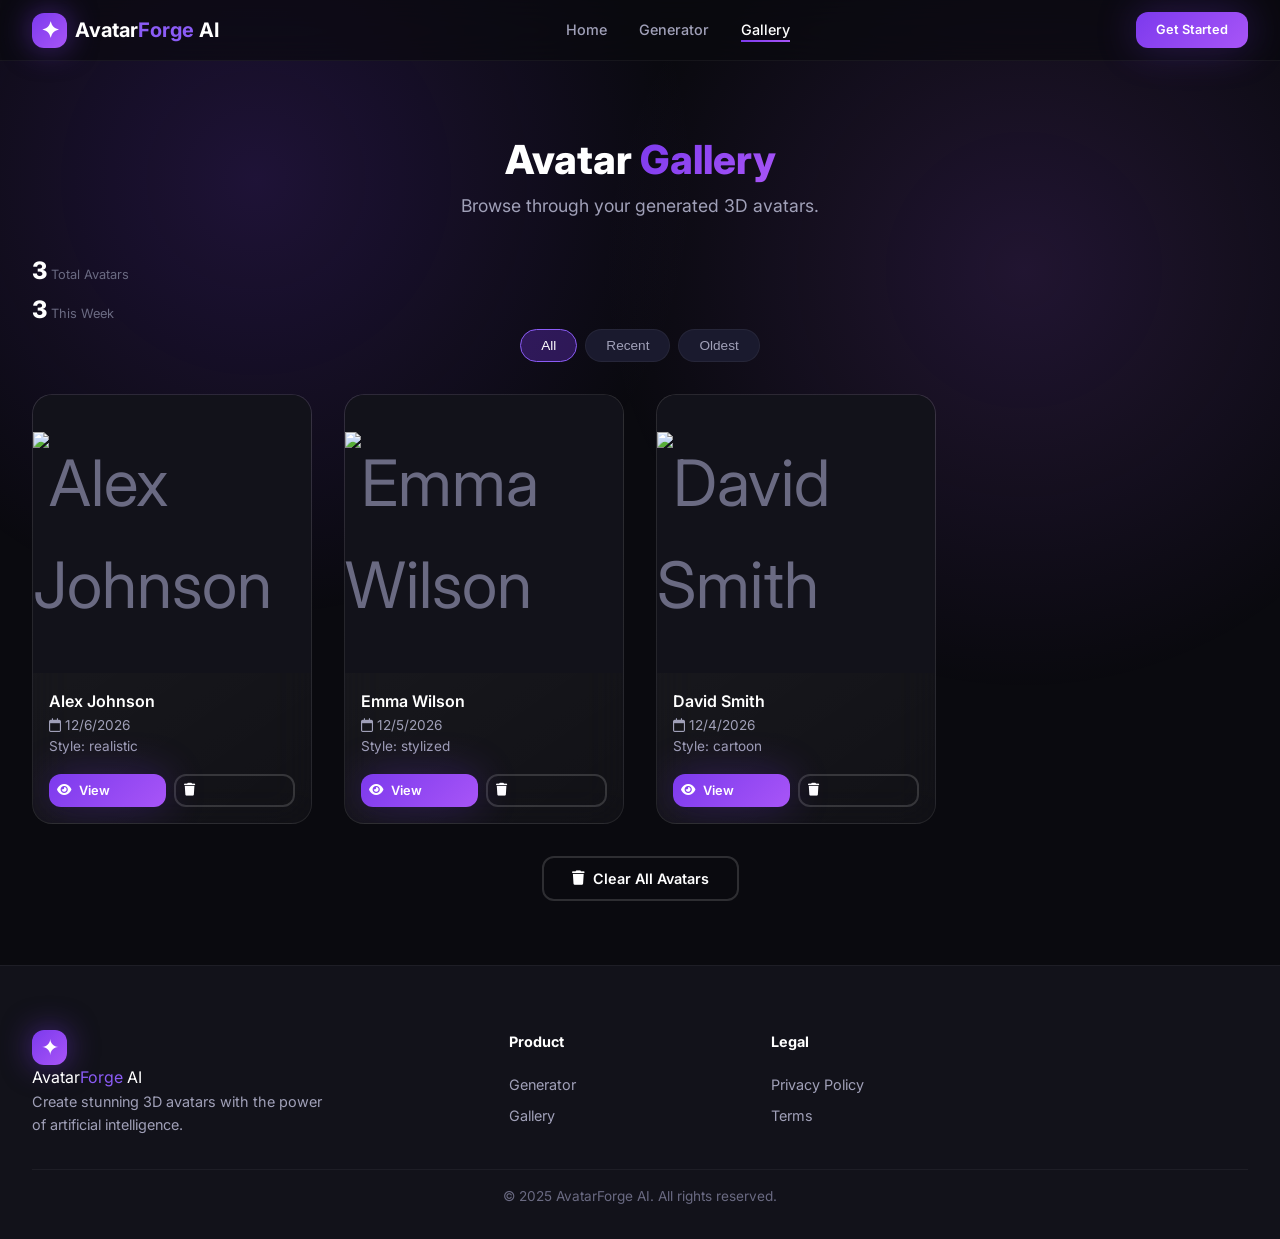
==== gallery.html @ f92ec038 "Initialize AvatarForge AI project structure and documentation Added the initial project setup for Av" ====
<!DOCTYPE html>
<html lang="en">
<head>
    <meta charset="UTF-8" />
    <meta name="viewport" content="width=device-width, initial-scale=1.0" />
    <title>Gallery - AvatarForge AI</title>
    <link href="https://fonts.googleapis.com/css2?family=Inter:wght@300;400;500;600;700;800;900&display=swap" rel="stylesheet" />
    <link rel="stylesheet" href="https://cdnjs.cloudflare.com/ajax/libs/font-awesome/6.5.0/css/all.min.css" />
    <link rel="stylesheet" href="css/style.css" />
</head>
<body>
    <nav class="navbar">
        <div class="container navbar-container">
            <div class="navbar-brand">
                <span class="brand-icon">✦</span>
                <span class="brand-text">Avatar<span class="brand-highlight">Forge</span> AI</span>
            </div>
            <ul class="navbar-links" id="navLinks">
                <li><a href="index.html">Home</a></li>
                <li><a href="generator.html">Generator</a></li>
                <li><a href="gallery.html" class="active">Gallery</a></li>
            </ul>
            <div class="navbar-actions">
                <a href="generator.html" class="btn btn-primary btn-sm">Get Started</a>
                <button class="nav-toggle" id="navToggle">
                    <span class="hamburger"></span>
                </button>
            </div>
        </div>
    </nav>

    <section class="gallery-page">
        <div class="container">
            <div class="gallery-header">
                <h1>Avatar <span class="gradient-text">Gallery</span></h1>
                <p>Browse through your generated 3D avatars.</p>
            </div>

            <div class="gallery-stats" id="galleryStats">
                <div class="stat-item">
                    <span class="stat-number" id="totalAvatars">0</span>
                    <span class="stat-label">Total Avatars</span>
                </div>
                <div class="stat-item">
                    <span class="stat-number" id="recentCount">0</span>
                    <span class="stat-label">This Week</span>
                </div>
            </div>

            <div class="gallery-filters">
                <button class="filter-btn active" data-filter="all">All</button>
                <button class="filter-btn" data-filter="recent">Recent</button>
                <button class="filter-btn" data-filter="oldest">Oldest</button>
            </div>

            <div class="gallery-grid" id="galleryGrid"></div>

            <div class="gallery-empty" id="galleryEmpty" style="display:none;">
                <i class="fas fa-cube"></i>
                <h3>No Avatars Yet</h3>
                <p>Create your first 3D avatar using the generator!</p>
                <a href="generator.html" class="btn btn-primary">
                    <i class="fas fa-wand-magic-sparkles"></i> Create Avatar
                </a>
            </div>

            <div class="gallery-actions" id="galleryActions" style="display:none;">
                <button class="btn btn-outline" id="clearGalleryBtn">
                    <i class="fas fa-trash"></i> Clear All Avatars
                </button>
            </div>
        </div>
    </section>

    <footer class="footer">
        <div class="container">
            <div class="footer-content">
                <div class="footer-brand">
                    <span class="brand-icon">✦</span>
                    <span class="brand-text">Avatar<span class="brand-highlight">Forge</span> AI</span>
                    <p>Create stunning 3D avatars with the power of artificial intelligence.</p>
                </div>
                <div class="footer-links">
                    <h4>Product</h4>
                    <a href="generator.html">Generator</a>
                    <a href="gallery.html">Gallery</a>
                </div>
                <div class="footer-links">
                    <h4>Legal</h4>
                    <a href="#">Privacy Policy</a>
                    <a href="#">Terms</a>
                </div>
            </div>
            <div class="footer-bottom">
                <p>&copy; 2025 AvatarForge AI. All rights reserved.</p>
            </div>
        </div>
    </footer>
    
<script src="js/gallery.js"></script>
</body>
</html>
---- css/style.css ----
/* ============================================================
   AVATARFORGE AI - MASTER STYLESHEET
   ============================================================ */

:root {
    --color-bg-primary: #0a0a0f;
    --color-bg-secondary: #12121a;
    --color-bg-card: #1a1a2e;
    --color-bg-card-hover: #22223a;
    --color-text-primary: #ffffff;
    --color-text-secondary: #a0a0b8;
    --color-text-muted: #6a6a82;
    --color-accent: #7c3aed;
    --color-accent-light: #8b5cf6;
    --color-accent-glow: rgba(124, 58, 237, 0.3);
    --color-accent-gradient: linear-gradient(135deg, #7c3aed, #a855f7);
    --font-primary: 'Inter', -apple-system, sans-serif;
    --radius-lg: 1.25rem;
    --radius-md: 0.75rem;
    --radius-sm: 0.375rem;
    --radius-full: 9999px;
    --shadow-glow: 0 0 40px rgba(124, 58, 237, 0.3);
}

* {
    margin: 0;
    padding: 0;
    box-sizing: border-box;
}

body {
    font-family: var(--font-primary);
    background: var(--color-bg-primary);
    color: var(--color-text-primary);
    line-height: 1.6;
    overflow-x: hidden;
}

.container {
    max-width: 1280px;
    margin: 0 auto;
    padding: 0 2rem;
}

.gradient-text {
    background: var(--color-accent-gradient);
    -webkit-background-clip: text;
    -webkit-text-fill-color: transparent;
    background-clip: text;
}

/* Buttons */
.btn {
    display: inline-flex;
    align-items: center;
    gap: 0.5rem;
    font-family: var(--font-primary);
    font-weight: 600;
    padding: 0.75rem 1.75rem;
    border: none;
    border-radius: var(--radius-md);
    cursor: pointer;
    transition: all 0.25s ease;
    text-decoration: none;
    font-size: 0.9rem;
}

.btn-primary {
    background: var(--color-accent-gradient);
    color: white;
    box-shadow: var(--shadow-glow);
}
.btn-primary:hover {
    transform: translateY(-2px);
    box-shadow: 0 0 60px rgba(124, 58, 237, 0.4);
}
.btn-primary:disabled {
    opacity: 0.5;
    cursor: not-allowed;
    transform: none !important;
}

.btn-outline {
    background: transparent;
    color: var(--color-text-primary);
    border: 2px solid rgba(255, 255, 255, 0.15);
}
.btn-outline:hover {
    border-color: var(--color-accent-light);
    background: var(--color-accent-glow);
}

.btn-lg {
    font-size: 1.05rem;
    padding: 1rem 2.5rem;
    border-radius: var(--radius-lg);
}
.btn-sm {
    font-size: 0.8rem;
    padding: 0.5rem 1.25rem;
}

/* Navbar */
.navbar {
    position: fixed;
    top: 0;
    left: 0;
    right: 0;
    z-index: 1000;
    padding: 0.75rem 0;
    background: rgba(10, 10, 15, 0.8);
    backdrop-filter: blur(20px);
    border-bottom: 1px solid rgba(255, 255, 255, 0.05);
    transition: all 0.25s ease;
}
.navbar.scrolled {
    background: rgba(10, 10, 15, 0.95);
    box-shadow: 0 4px 20px rgba(0, 0, 0, 0.4);
}
.navbar-container {
    display: flex;
    align-items: center;
    justify-content: space-between;
}
.navbar-brand {
    display: flex;
    align-items: center;
    gap: 0.5rem;
    font-size: 1.25rem;
    font-weight: 700;
    color: var(--color-text-primary);
}
.brand-icon { color: var(--color-accent-light); font-size: 1.4rem; }
.brand-highlight { color: var(--color-accent-light); }
.navbar-links {
    display: flex;
    align-items: center;
    gap: 2rem;
    list-style: none;
}
.navbar-links a {
    color: var(--color-text-secondary);
    text-decoration: none;
    font-weight: 500;
    font-size: 0.9rem;
    transition: all 0.15s ease;
    position: relative;
}
.navbar-links a::after {
    content: '';
    position: absolute;
    bottom: -4px;
    left: 0;
    width: 0;
    height: 2px;
    background: var(--color-accent-gradient);
    transition: all 0.25s ease;
}
.navbar-links a:hover, .navbar-links a.active {
    color: var(--color-text-primary);
}
.navbar-links a:hover::after, .navbar-links a.active::after {
    width: 100%;
}
.navbar-actions {
    display: flex;
    align-items: center;
    gap: 1rem;
}
.nav-toggle {
    display: none;
    background: transparent;
    border: none;
    cursor: pointer;
    padding: 0.5rem;
}
.hamburger {
    display: block;
    width: 1.5rem;
    height: 2px;
    background: var(--color-text-primary);
    position: relative;
}
.hamburger::before, .hamburger::after {
    content: '';
    position: absolute;
    width: 1.5rem;
    height: 2px;
    background: var(--color-text-primary);
    transition: all 0.25s ease;
}
.hamburger::before { transform: translateY(-0.4rem); }
.hamburger::after { transform: translateY(0.4rem); }

/* Hero */
.hero {
    padding: 8rem 0 4rem;
    min-height: 100vh;
    display: flex;
    align-items: center;
}
.hero-container {
    display: grid;
    grid-template-columns: 1fr 1fr;
    gap: 4rem;
    align-items: center;
}
.hero-badge {
    display: inline-flex;
    align-items: center;
    gap: 0.5rem;
    font-size: 0.8rem;
    font-weight: 600;
    color: var(--color-accent-light);
    background: var(--color-accent-glow);
    padding: 0.4rem 1rem;
    border-radius: var(--radius-full);
    margin-bottom: 1rem;
}
.hero-title {
    font-size: 3.5rem;
    font-weight: 900;
    line-height: 1.1;
    margin-bottom: 1rem;
}
.hero-description {
    font-size: 1.125rem;
    color: var(--color-text-secondary);
    max-width: 500px;
    margin-bottom: 2rem;
    line-height: 1.8;
}
.hero-actions {
    display: flex;
    gap: 1rem;
    flex-wrap: wrap;
    margin-bottom: 2rem;
}
.hero-stats {
    display: flex;
    gap: 2.5rem;
    margin-bottom: 1rem;
}
.hero-ai-badge {
    display: inline-flex;
    align-items: center;
    gap: 0.5rem;
    padding: 0.4rem 1rem;
    background: rgba(124, 58, 237, 0.1);
    border: 1px solid rgba(124, 58, 237, 0.2);
    border-radius: var(--radius-full);
    font-size: 0.75rem;
    color: #a0a0b8;
}
.stat { display: flex; flex-direction: column; }
.stat-number { font-size: 1.5rem; font-weight: 800; }
.stat-label { font-size: 0.8rem; color: var(--color-text-muted); }
.hero-3d-container {
    width: 100%;
    aspect-ratio: 1/1;
    max-width: 500px;
    margin: 0 auto;
    border-radius: var(--radius-xl);
    background: var(--color-bg-secondary);
    border: 1px solid rgba(255, 255, 255, 0.05);
    overflow: hidden;
    position: relative;
}
.avatar-preview-spinner {
    display: flex;
    flex-direction: column;
    align-items: center;
    justify-content: center;
    height: 100%;
    gap: 1rem;
}
.spinner-ring {
    width: 3rem;
    height: 3rem;
    border: 3px solid rgba(255,255,255,0.05);
    border-top-color: var(--color-accent-light);
    border-radius: 50%;
    animation: spin 1s linear infinite;
}
@keyframes spin { to { transform: rotate(360deg); } }
.spinner-label { color: var(--color-text-muted); font-size: 0.9rem; }

/* Features */
.features {
    padding: 6rem 0;
    background: var(--color-bg-secondary);
}
.section-header {
    text-align: center;
    margin-bottom: 4rem;
}
.section-badge {
    display: inline-block;
    font-size: 0.75rem;
    font-weight: 600;
    text-transform: uppercase;
    letter-spacing: 0.1em;
    color: var(--color-accent-light);
    background: var(--color-accent-glow);
    padding: 0.35rem 1rem;
    border-radius: var(--radius-full);
    margin-bottom: 0.5rem;
}
.section-title { font-size: 2.5rem; font-weight: 800; line-height: 1.2; }
.section-description {
    font-size: 1.125rem;
    color: var(--color-text-secondary);
    max-width: 600px;
    margin: 0 auto;
}
.features-grid {
    display: grid;
    grid-template-columns: repeat(auto-fit, minmax(250px, 1fr));
    gap: 2rem;
}
.feature-card {
    background: var(--color-bg-card);
    padding: 2rem;
    border-radius: var(--radius-lg);
    border: 1px solid rgba(255,255,255,0.05);
    transition: all 0.25s ease;
}
.feature-card:hover {
    transform: translateY(-4px);
    background: var(--color-bg-card-hover);
    border-color: var(--color-accent-glow);
    box-shadow: var(--shadow-glow);
}
.feature-icon {
    width: 3.5rem;
    height: 3.5rem;
    display: flex;
    align-items: center;
    justify-content: center;
    background: var(--color-accent-glow);
    border-radius: var(--radius-md);
    font-size: 1.5rem;
    color: var(--color-accent-light);
    margin-bottom: 1rem;
}
.feature-card h3 { font-size: 1.15rem; font-weight: 700; margin-bottom: 0.5rem; }
.feature-card p { color: var(--color-text-secondary); font-size: 0.95rem; line-height: 1.6; }

/* How It Works */
.how-it-works { padding: 6rem 0; }
.steps {
    display: flex;
    align-items: center;
    justify-content: center;
    gap: 2rem;
    flex-wrap: wrap;
    max-width: 900px;
    margin: 0 auto;
}
.step {
    flex: 1;
    min-width: 200px;
    text-align: center;
    background: var(--color-bg-card);
    padding: 2rem;
    border-radius: var(--radius-lg);
    border: 1px solid rgba(255,255,255,0.05);
    transition: all 0.25s ease;
}
.step:hover { transform: translateY(-4px); border-color: var(--color-accent-glow); box-shadow: var(--shadow-glow); }
.step-number { font-size: 0.7rem; font-weight: 700; color: var(--color-accent-light); letter-spacing: 0.1em; }
.step-icon { font-size: 2rem; color: var(--color-accent-light); margin: 0.5rem 0; }
.step h3 { font-size: 1.1rem; font-weight: 700; }
.step p { font-size: 0.9rem; color: var(--color-text-secondary); }

/* =====================================
   HOW IT WORKS V2
===================================== */


.steps{

display:flex;

align-items:center;

justify-content:center;

gap:25px;

position:relative;

}



.step{


position:relative;

text-align:center;

padding:40px 25px;


background:

linear-gradient(

145deg,

rgba(255,255,255,.08),

rgba(255,255,255,.03)

);


border:

1px solid rgba(255,255,255,.1);


border-radius:25px;


flex:1;


max-width:320px;


}



.step-number{


position:absolute;


top:-18px;


left:50%;


transform:

translateX(-50%);



width:45px;


height:45px;


display:flex;


align-items:center;


justify-content:center;



border-radius:50%;



background:

linear-gradient(

135deg,

#7c3aed,

#a855f7

);



font-weight:800;


box-shadow:

0 10px 30px rgba(124,58,237,.4);

}



.step-icon{


width:80px;


height:80px;


margin:20px auto;



display:flex;


align-items:center;


justify-content:center;



border-radius:25px;



background:

rgba(124,58,237,.15);



color:#a855f7;



font-size:32px;



}



.step h3{


font-size:1.25rem;


margin-bottom:10px;


}



.step p{


color:#a0a0b8;


line-height:1.7;


}





.step-connector{


height:2px;


width:60px;


background:

linear-gradient(

90deg,

#7c3aed,

#a855f7

);



}

/* CTA */
.cta-section {
    padding: 6rem 0;
    background: var(--color-bg-secondary);
    text-align: center;
}
.cta-content h2 { font-size: 2.5rem; font-weight: 800; margin-bottom: 1rem; }
.cta-content p { font-size: 1.1rem; color: var(--color-text-secondary); max-width: 500px; margin: 0 auto 2rem; }

/* Footer */
.footer {
    padding: 4rem 0 2rem;
    background: var(--color-bg-secondary);
    border-top: 1px solid rgba(255,255,255,0.05);
}
.footer-content {
    display: grid;
    grid-template-columns: 2fr 1fr 1fr 1fr;
    gap: 3rem;
    margin-bottom: 2rem;
}
.footer-brand p { color: var(--color-text-secondary); font-size: 0.9rem; max-width: 300px; }
.footer-links h4 { font-size: 0.9rem; font-weight: 700; margin-bottom: 1rem; }
.footer-links a { display: block; color: var(--color-text-secondary); text-decoration: none; font-size: 0.9rem; padding: 0.25rem 0; transition: all 0.15s ease; }
.footer-links a:hover { color: var(--color-accent-light); }
.footer-bottom { text-align: center; padding-top: 1rem; border-top: 1px solid rgba(255,255,255,0.05); color: var(--color-text-muted); font-size: 0.85rem; }

/* Generator Page */
.generator-page { padding: 8rem 0 4rem; min-height: 100vh; }
.generator-header { text-align: center; margin-bottom: 3rem; }
.generator-header h1 { font-size: 2.5rem; font-weight: 800; }
.generator-header p { color: var(--color-text-secondary); font-size: 1.1rem; }
.powered-badge {
    display: inline-block;
    font-size: 0.8rem;
    color: #7c3aed;
    background: rgba(124,58,237,0.15);
    padding: 0.3rem 1rem;
    border-radius: 9999px;
    margin-top: 0.5rem;
}
.generator-grid {
    display: grid;
    grid-template-columns: 1fr 1fr;
    gap: 2rem;
    align-items: start;
}

/* Upload Section */
.upload-section {
    background: var(--color-bg-card);
    border-radius: var(--radius-lg);
    padding: 2rem;
    border: 1px solid rgba(255,255,255,0.05);
    position: relative;
}
.upload-zone {
    border: 2px dashed rgba(255,255,255,0.1);
    border-radius: var(--radius-md);
    padding: 3rem;
    text-align: center;
    cursor: pointer;
    transition: all 0.25s ease;
    position: relative;
    min-height: 300px;
    display: flex;
    align-items: center;
    justify-content: center;
}
.upload-zone.dragover { border-color: var(--color-accent-light); background: var(--color-accent-glow); }
.upload-zone input[type="file"] { position: absolute; inset: 0; opacity: 0; cursor: pointer; }
.upload-content { pointer-events: none; }
.upload-content i { font-size: 3rem; color: var(--color-text-muted); margin-bottom: 1rem; }
.upload-content h3 { font-size: 1.1rem; font-weight: 600; }
.upload-content p { color: var(--color-text-secondary); }
.upload-hint { display: block; font-size: 0.8rem; color: var(--color-text-muted); margin-top: 0.5rem; }
.upload-preview { display: none; position: relative; width: 100%; }
.upload-preview.active { display: flex; align-items: center; justify-content: center; }
.upload-preview img { max-width: 100%; max-height: 300px; border-radius: var(--radius-md); object-fit: contain; }
.remove-image {
    position: absolute;
    top: 0.5rem;
    right: 0.5rem;
    background: rgba(0,0,0,0.7);
    color: white;
    border: none;
    width: 2rem;
    height: 2rem;
    border-radius: var(--radius-full);
    cursor: pointer;
    transition: all 0.15s ease;
}
.remove-image:hover { background: #ef4444; }

/* Style Selector */
.style-selector {
    margin-top: 1rem;
    padding: 1rem;
    background: var(--color-bg-secondary);
    border-radius: var(--radius-md);
    border: 1px solid rgba(255,255,255,0.05);
}
.style-selector label { display: block; font-size: 0.85rem; font-weight: 600; margin-bottom: 0.5rem; color: var(--color-text-secondary); }
.style-options { display: flex; gap: 0.5rem; flex-wrap: wrap; }
.style-btn {
    padding: 0.4rem 1rem;
    background: var(--color-bg-card);
    border: 1px solid rgba(255,255,255,0.05);
    border-radius: var(--radius-full);
    color: var(--color-text-secondary);
    cursor: pointer;
    transition: all 0.15s ease;
    font-size: 0.8rem;
    font-weight: 500;
    display: flex;
    align-items: center;
    gap: 0.4rem;
}
.style-btn:hover { background: var(--color-accent-glow); color: var(--color-text-primary); }
.style-btn.active { background: var(--color-accent-gradient); color: white; border-color: var(--color-accent-light); box-shadow: var(--shadow-glow); }

.upload-actions { display: flex; gap: 1rem; margin-top: 1.5rem; }
.upload-actions .btn { flex: 1; }

/* Processing */
.processing-overlay {
    display: none;
    position: absolute;
    inset: 0;
    background: rgba(10,10,15,0.9);
    backdrop-filter: blur(10px);
    border-radius: var(--radius-lg);
    z-index: 10;
    align-items: center;
    justify-content: center;
}
.processing-overlay.active { display: flex; }
.processing-content { text-align: center; }
.processing-spinner {
    width: 4rem;
    height: 4rem;
    border: 3px solid rgba(255,255,255,0.05);
    border-top-color: var(--color-accent-light);
    border-radius: 50%;
    animation: spin 0.8s linear infinite;
    margin: 0 auto 1rem;
}
.processing-content h3 { font-size: 1.25rem; font-weight: 700; }
.processing-content p { color: var(--color-text-secondary); }
.progress-bar {
    width: 100%;
    max-width: 300px;
    height: 4px;
    background: rgba(255,255,255,0.1);
    border-radius: var(--radius-full);
    margin: 1rem auto 0;
    overflow: hidden;
}
.progress-fill {
    width: 0%;
    height: 100%;
    background: var(--color-accent-gradient);
    border-radius: var(--radius-full);
    transition: width 0.3s ease;
}
.processing-tip { font-size: 0.8rem; color: #6a6a82; margin-top: 1rem; }

/* Result */
.result-section {
    background: var(--color-bg-card);
    border-radius: var(--radius-lg);
    padding: 2rem;
    border: 1px solid rgba(255,255,255,0.05);
    min-height: 500px;
}
.result-placeholder {
    display: flex;
    flex-direction: column;
    align-items: center;
    justify-content: center;
    height: 100%;
    min-height: 400px;
    color: var(--color-text-muted);
    text-align: center;
}
.result-placeholder i { font-size: 4rem; margin-bottom: 1rem; opacity: 0.3; }
.result-placeholder h3 { color: var(--color-text-secondary); font-weight: 600; }
.result-content { height: 100%; display: flex; flex-direction: column; }
.result-3d-container {
    flex: 1;
    min-height: 400px;
    background: var(--color-bg-secondary);
    border-radius: var(--radius-md);
    overflow: hidden;
}
.result-actions { display: flex; gap: 1rem; margin-top: 1rem; }
.result-actions .btn { flex: 1; }

/* Gallery Page */
.gallery-page { padding: 8rem 0 4rem; min-height: 100vh; }
.gallery-header { text-align: center; margin-bottom: 2rem; }
.gallery-header h1 { font-size: 2.5rem; font-weight: 800; }
.gallery-header p { color: var(--color-text-secondary); font-size: 1.1rem; }

.gallery-filters {
    display: flex;
    gap: 0.5rem;
    justify-content: center;
    margin-bottom: 2rem;
    flex-wrap: wrap;
}
.filter-btn {
    padding: 0.5rem 1.25rem;
    background: var(--color-bg-card);
    border: 1px solid rgba(255,255,255,0.05);
    border-radius: var(--radius-full);
    color: var(--color-text-secondary);
    cursor: pointer;
    transition: all 0.15s ease;
    font-size: 0.85rem;
    font-weight: 500;
}
.filter-btn:hover, .filter-btn.active {
    background: var(--color-accent-glow);
    color: var(--color-text-primary);
    border-color: var(--color-accent-light);
}

.gallery-grid {
    display: grid;
    grid-template-columns: repeat(auto-fill, minmax(280px, 1fr));
    gap: 2rem;
}

/* Avatar Card */
.avatar-card {
    background: var(--color-bg-card);
    border-radius: var(--radius-lg);
    overflow: hidden;
    border: 1px solid rgba(255,255,255,0.05);
    transition: all 0.25s ease;
}
.avatar-card:hover {
    transform: translateY(-4px);
    border-color: var(--color-accent-glow);
    box-shadow: var(--shadow-glow);
}
.avatar-card-preview {
    aspect-ratio: 1/1;
    background: var(--color-bg-secondary);
    display: flex;
    align-items: center;
    justify-content: center;
    font-size: 4rem;
    color: var(--color-text-muted);
}
.avatar-card-info { padding: 1rem; }
.avatar-card-info h4 { font-weight: 600; font-size: 1rem; }
.avatar-card-info p { color: var(--color-text-secondary); font-size: 0.85rem; }
.avatar-card-actions {
    display: flex;
    gap: 0.5rem;
    padding: 1rem;
    padding-top: 0;
}
.avatar-card-actions .btn { flex: 1; font-size: 0.8rem; padding: 0.5rem; }

.gallery-empty {
    grid-column: 1 / -1;
    text-align: center;
    padding: 4rem;
    color: var(--color-text-muted);
}
.gallery-empty i { font-size: 4rem; opacity: 0.3; margin-bottom: 1rem; }
.gallery-empty h3 { color: var(--color-text-secondary); }
.gallery-actions { text-align: center; margin-top: 2rem; }

/* Toast */
.toast-notification {
    position: fixed;
    bottom: 2rem;
    right: 2rem;
    padding: 1rem 1.5rem;
    border-radius: 0.75rem;
    font-family: var(--font-primary);
    font-size: 0.95rem;
    font-weight: 500;
    z-index: 9999;
    max-width: 420px;
    background: #1a1a2e;
    color: #fff;
    box-shadow: 0 8px 32px rgba(0,0,0,0.6);
    transform: translateY(100px);
    opacity: 0;
    transition: all 0.4s cubic-bezier(0.22, 1, 0.36, 1);
    display: flex;
    align-items: center;
    justify-content: space-between;
    gap: 1.5rem;
    border: 1px solid rgba(255,255,255,0.05);
}
.toast-close {
    background: transparent;
    border: none;
    color: rgba(255,255,255,0.5);
    font-size: 1.5rem;
    cursor: pointer;
    padding: 0 0.25rem;
}
.toast-close:hover { color: #fff; }

/* Responsive */
@media (max-width: 1024px) {
    .hero-container { grid-template-columns: 1fr; text-align: center; }
    .hero-description { margin: 0 auto 2rem; }
    .hero-actions { justify-content: center; }
    .hero-stats { justify-content: center; }
    .hero-ai-badge { justify-content: center; }
    .generator-grid { grid-template-columns: 1fr; }
    .footer-content { grid-template-columns: 1fr 1fr; }
}

@media (max-width: 768px) {
    .navbar-links {
        display: none;
        flex-direction: column;
        position: absolute;
        top: 100%;
        left: 0;
        right: 0;
        background: var(--color-bg-primary);
        padding: 2rem;
        gap: 1rem;
        border-bottom: 1px solid rgba(255,255,255,0.05);
    }
    .navbar-links.open { display: flex; }
    .nav-toggle { display: flex; }
    .hero-title { font-size: 2.5rem; }
    .section-title { font-size: 2rem; }
    .steps { flex-direction: column; }
    .step-arrow { transform: rotate(90deg); }
    .footer-content { grid-template-columns: 1fr; text-align: center; }
    .hero-3d-container { max-width: 350px; }
    .upload-actions { flex-direction: column; }
    .result-actions { flex-direction: column; }
    .gallery-grid { grid-template-columns: 1fr 1fr; }
}

@media (max-width: 480px) {
    .container { padding: 0 1rem; }
    .hero-title { font-size: 2rem; }
    .gallery-grid { grid-template-columns: 1fr; }
}










/* =====================================
   AvatarForge AI v2 Premium UI
===================================== */


/* Animated Background */

body{
    position:relative;
}


body::before{

    content:"";

    position:fixed;

    inset:0;

    background:
    radial-gradient(
        circle at 20% 20%,
        rgba(124,58,237,.18),
        transparent 35%
    ),

    radial-gradient(
        circle at 80% 30%,
        rgba(168,85,247,.15),
        transparent 35%
    );

    z-index:-1;

    pointer-events:none;

}



/* Glass Navbar Upgrade */

.navbar{

    background:
    rgba(10,10,15,.65);

    backdrop-filter:
    blur(25px);

}



.navbar-container{

    border-radius:20px;

}




/* Brand */

.brand-icon{

    display:flex;

    align-items:center;

    justify-content:center;

    width:35px;

    height:35px;

    border-radius:12px;

    background:
    linear-gradient(
    135deg,
    #7c3aed,
    #a855f7
    );

    color:white;

    box-shadow:
    0 0 30px rgba(124,58,237,.5);

}





/* Hero Upgrade */

.hero{

    position:relative;

}



.hero-title{

    letter-spacing:-2px;

}



.hero-description{

    max-width:560px;

}



.hero-3d-container{

    background:

    linear-gradient(
    145deg,
    rgba(255,255,255,.08),
    rgba(255,255,255,.02)
    );


    backdrop-filter:
    blur(20px);


    box-shadow:

    0 30px 80px rgba(0,0,0,.5),

    inset 0 0 40px rgba(124,58,237,.15);


    animation:
    floatBox 6s ease-in-out infinite;

}



@keyframes floatBox{


0%,100%{

transform:translateY(0);

}


50%{

transform:translateY(-15px);

}


}



/* Cards */


.feature-card,
.step,
.upload-section,
.result-section,
.avatar-card{


background:

linear-gradient(

145deg,

rgba(255,255,255,.08),

rgba(255,255,255,.03)

);


backdrop-filter:
blur(20px);


border:
1px solid rgba(255,255,255,.08);


}



.feature-card:hover,
.step:hover,
.avatar-card:hover{


transform:

translateY(-8px);


box-shadow:

0 25px 60px rgba(124,58,237,.25);


}




/* Buttons */


.btn-primary{


background:

linear-gradient(

135deg,

#7c3aed,

#a855f7

);


position:relative;

overflow:hidden;


}



.btn-primary::before{


content:"";


position:absolute;


inset:0;


background:

linear-gradient(

90deg,

transparent,

rgba(255,255,255,.35),

transparent

);


transform:

translateX(-100%);


transition:.5s;


}



.btn-primary:hover::before{


transform:

translateX(100%);


}




/* Upload Area */


.upload-zone{


background:

rgba(255,255,255,.03);


transition:.3s;


}



.upload-zone:hover{


border-color:#8b5cf6;


background:

rgba(124,58,237,.08);


}




/* Gallery */


.avatar-card{


overflow:hidden;

}


.avatar-card-preview img{


transition:.5s;

}



.avatar-card:hover img{


transform:

scale(1.08);


}




/* Modal */


.avatar-modal{


position:fixed;

inset:0;

background:

rgba(0,0,0,.75);

backdrop-filter:

blur(15px);

display:flex;

align-items:center;

justify-content:center;

z-index:99999;

}



.modal-box{


background:#1a1a2e;

padding:30px;

border-radius:25px;

max-width:500px;

width:90%;

text-align:center;

border:

1px solid rgba(255,255,255,.1);


}



.modal-image img{


width:220px;

height:220px;

object-fit:cover;

border-radius:20px;

}




/* Mobile */


@media(max-width:768px){


.hero-title{

font-size:2.2rem;

}



.hero-actions{

flex-direction:column;

}



.btn{

width:100%;

justify-content:center;

}



.hero-3d-container{

max-width:320px;

}



}


.ai-floating-card{

position:absolute;

top:30px;

right:20px;


display:flex;

align-items:center;

gap:12px;


padding:14px 18px;


background:

rgba(255,255,255,.08);


backdrop-filter:

blur(20px);


border:

1px solid rgba(255,255,255,.12);


border-radius:18px;


z-index:5;


animation:

floatBadge 4s ease-in-out infinite;

}



.ai-floating-card i{

font-size:24px;

color:#a855f7;

}



.ai-floating-card span{

display:block;

font-size:.75rem;

color:#aaa;

}



@keyframes floatBadge{


50%{

transform:translateY(-8px);

}


}
.hero-visual{

position:relative;

}


.feature-icon{


background:

linear-gradient(
135deg,
rgba(124,58,237,.25),
rgba(168,85,247,.15)
);


border:

1px solid rgba(255,255,255,.1);


box-shadow:

0 10px 30px rgba(124,58,237,.25);


position:relative;


overflow:hidden;

}



.feature-icon::before{


content:"";


position:absolute;


inset:0;


background:

linear-gradient(

120deg,

transparent,

rgba(255,255,255,.35),

transparent

);


transform:

translateX(-100%);


transition:.5s;

}



.feature-card:hover 
.feature-icon::before{


transform:

translateX(100%);

}




.feature-card h3{


margin-top:15px;


font-size:1.2rem;


}



.feature-card p{


line-height:1.7;


}

.features{

position:relative;

overflow:hidden;

}



.features::before{


content:"";


position:absolute;


width:400px;

height:400px;


background:

rgba(124,58,237,.15);


filter:

blur(120px);


top:-100px;


left:-100px;


}




@media(max-width:768px){


.steps{

flex-direction:column;

}



.step-connector{


width:2px;


height:50px;


}


.step{


max-width:100%;


width:100%;


}


}
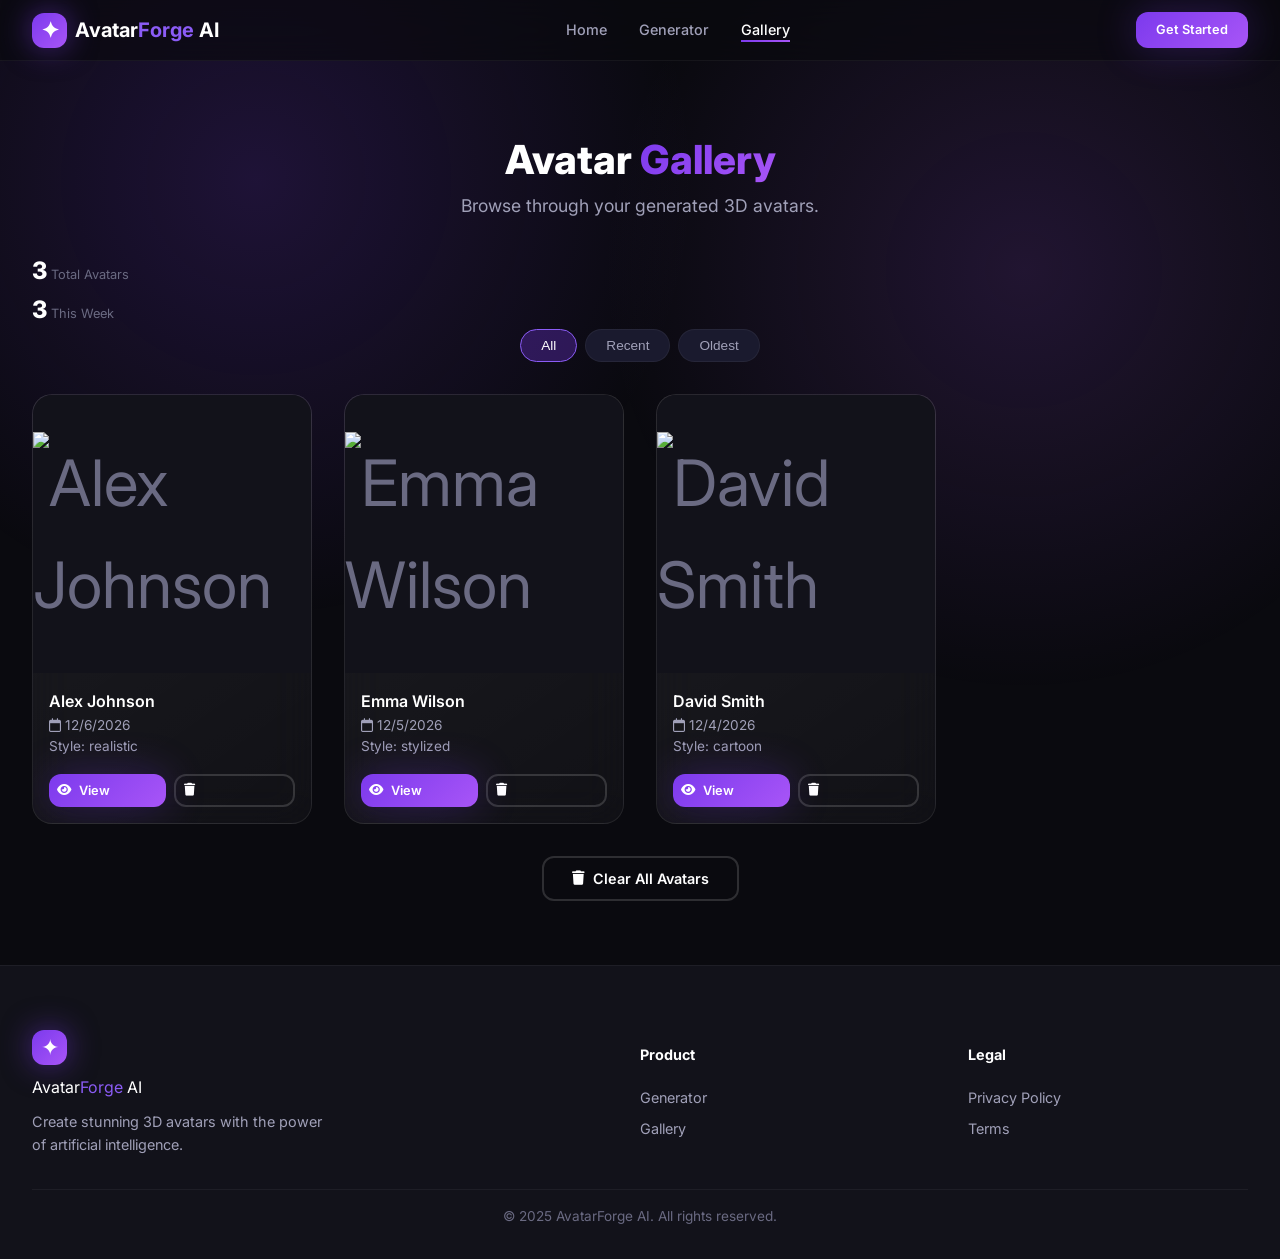
==== commit c6744c80: "footer responsive Responsive footer issue is completely work on Both mention Screen Tablet and Mobil" ====
--- a/gallery.html
+++ b/gallery.html
@@ -1,102 +1,117 @@
-<!DOCTYPE html>
+<!doctype html>
 <html lang="en">
-<head>
+  <head>
     <meta charset="UTF-8" />
     <meta name="viewport" content="width=device-width, initial-scale=1.0" />
     <title>Gallery - AvatarForge AI</title>
-    <link href="https://fonts.googleapis.com/css2?family=Inter:wght@300;400;500;600;700;800;900&display=swap" rel="stylesheet" />
-    <link rel="stylesheet" href="https://cdnjs.cloudflare.com/ajax/libs/font-awesome/6.5.0/css/all.min.css" />
+    <link
+      href="https://fonts.googleapis.com/css2?family=Inter:wght@300;400;500;600;700;800;900&display=swap"
+      rel="stylesheet"
+    />
+    <link
+      rel="stylesheet"
+      href="https://cdnjs.cloudflare.com/ajax/libs/font-awesome/6.5.0/css/all.min.css"
+    />
     <link rel="stylesheet" href="css/style.css" />
-</head>
-<body>
+  </head>
+  <body>
     <nav class="navbar">
-        <div class="container navbar-container">
-            <div class="navbar-brand">
-                <span class="brand-icon">✦</span>
-                <span class="brand-text">Avatar<span class="brand-highlight">Forge</span> AI</span>
-            </div>
-            <ul class="navbar-links" id="navLinks">
-                <li><a href="index.html">Home</a></li>
-                <li><a href="generator.html">Generator</a></li>
-                <li><a href="gallery.html" class="active">Gallery</a></li>
-            </ul>
-            <div class="navbar-actions">
-                <a href="generator.html" class="btn btn-primary btn-sm">Get Started</a>
-                <button class="nav-toggle" id="navToggle">
-                    <span class="hamburger"></span>
-                </button>
-            </div>
+      <div class="container navbar-container">
+        <div class="navbar-brand">
+          <span class="brand-icon">✦</span>
+          <span class="brand-text"
+            >Avatar<span class="brand-highlight">Forge</span> AI</span
+          >
         </div>
+        <ul class="navbar-links" id="navLinks">
+          <li><a href="index.html">Home</a></li>
+          <li><a href="generator.html">Generator</a></li>
+          <li><a href="gallery.html" class="active">Gallery</a></li>
+        </ul>
+        <div class="navbar-actions">
+          <a href="generator.html" class="btn btn-primary btn-sm"
+            >Get Started</a
+          >
+          <button class="nav-toggle" id="navToggle">
+            <span class="hamburger"></span>
+          </button>
+        </div>
+      </div>
     </nav>
 
     <section class="gallery-page">
-        <div class="container">
-            <div class="gallery-header">
-                <h1>Avatar <span class="gradient-text">Gallery</span></h1>
-                <p>Browse through your generated 3D avatars.</p>
-            </div>
+      <div class="container">
+        <div class="gallery-header">
+          <h1>Avatar <span class="gradient-text">Gallery</span></h1>
+          <p>Browse through your generated 3D avatars.</p>
+        </div>
 
-            <div class="gallery-stats" id="galleryStats">
-                <div class="stat-item">
-                    <span class="stat-number" id="totalAvatars">0</span>
-                    <span class="stat-label">Total Avatars</span>
-                </div>
-                <div class="stat-item">
-                    <span class="stat-number" id="recentCount">0</span>
-                    <span class="stat-label">This Week</span>
-                </div>
-            </div>
+        <div class="gallery-stats" id="galleryStats">
+          <div class="stat-item">
+            <span class="stat-number" id="totalAvatars">0</span>
+            <span class="stat-label">Total Avatars</span>
+          </div>
+          <div class="stat-item">
+            <span class="stat-number" id="recentCount">0</span>
+            <span class="stat-label">This Week</span>
+          </div>
+        </div>
 
-            <div class="gallery-filters">
-                <button class="filter-btn active" data-filter="all">All</button>
-                <button class="filter-btn" data-filter="recent">Recent</button>
-                <button class="filter-btn" data-filter="oldest">Oldest</button>
-            </div>
+        <div class="gallery-filters">
+          <button class="filter-btn active" data-filter="all">All</button>
+          <button class="filter-btn" data-filter="recent">Recent</button>
+          <button class="filter-btn" data-filter="oldest">Oldest</button>
+        </div>
 
-            <div class="gallery-grid" id="galleryGrid"></div>
+        <div class="gallery-grid" id="galleryGrid"></div>
 
-            <div class="gallery-empty" id="galleryEmpty" style="display:none;">
-                <i class="fas fa-cube"></i>
-                <h3>No Avatars Yet</h3>
-                <p>Create your first 3D avatar using the generator!</p>
-                <a href="generator.html" class="btn btn-primary">
-                    <i class="fas fa-wand-magic-sparkles"></i> Create Avatar
-                </a>
-            </div>
+        <div class="gallery-empty" id="galleryEmpty" style="display: none">
+          <i class="fas fa-cube"></i>
+          <h3>No Avatars Yet</h3>
+          <p>Create your first 3D avatar using the generator!</p>
+          <a href="generator.html" class="btn btn-primary">
+            <i class="fas fa-wand-magic-sparkles"></i> Create Avatar
+          </a>
+        </div>
 
-            <div class="gallery-actions" id="galleryActions" style="display:none;">
-                <button class="btn btn-outline" id="clearGalleryBtn">
-                    <i class="fas fa-trash"></i> Clear All Avatars
-                </button>
-            </div>
+        <div class="gallery-actions" id="galleryActions" style="display: none">
+          <button class="btn btn-outline" id="clearGalleryBtn">
+            <i class="fas fa-trash"></i> Clear All Avatars
+          </button>
         </div>
+      </div>
     </section>
 
     <footer class="footer">
-        <div class="container">
-            <div class="footer-content">
-                <div class="footer-brand">
-                    <span class="brand-icon">✦</span>
-                    <span class="brand-text">Avatar<span class="brand-highlight">Forge</span> AI</span>
-                    <p>Create stunning 3D avatars with the power of artificial intelligence.</p>
-                </div>
-                <div class="footer-links">
-                    <h4>Product</h4>
-                    <a href="generator.html">Generator</a>
-                    <a href="gallery.html">Gallery</a>
-                </div>
-                <div class="footer-links">
-                    <h4>Legal</h4>
-                    <a href="#">Privacy Policy</a>
-                    <a href="#">Terms</a>
-                </div>
-            </div>
-            <div class="footer-bottom">
-                <p>&copy; 2025 AvatarForge AI. All rights reserved.</p>
-            </div>
+      <div class="container">
+        <div class="footer-content">
+          <div class="footer-brand">
+            <span class="brand-icon">✦</span>
+            <span class="brand-text"
+              >Avatar<span class="brand-highlight">Forge</span> AI</span
+            >
+            <p>
+              Create stunning 3D avatars with the power of artificial
+              intelligence.
+            </p>
+          </div>
+          <div class="footer-links">
+            <h4>Product</h4>
+            <a href="generator.html">Generator</a>
+            <a href="gallery.html">Gallery</a>
+          </div>
+          <div class="footer-links">
+            <h4>Legal</h4>
+            <a href="#">Privacy Policy</a>
+            <a href="#">Terms</a>
+          </div>
         </div>
+        <div class="footer-bottom">
+          <p>&copy; 2025 AvatarForge AI. All rights reserved.</p>
+        </div>
+      </div>
     </footer>
-    
-<script src="js/gallery.js"></script>
-</body>
-</html>+
+    <script src="js/gallery.js"></script>
+  </body>
+</html>
--- a/css/style.css
+++ b/css/style.css
@@ -3,1720 +3,1619 @@
    ============================================================ */
 
 :root {
-    --color-bg-primary: #0a0a0f;
-    --color-bg-secondary: #12121a;
-    --color-bg-card: #1a1a2e;
-    --color-bg-card-hover: #22223a;
-    --color-text-primary: #ffffff;
-    --color-text-secondary: #a0a0b8;
-    --color-text-muted: #6a6a82;
-    --color-accent: #7c3aed;
-    --color-accent-light: #8b5cf6;
-    --color-accent-glow: rgba(124, 58, 237, 0.3);
-    --color-accent-gradient: linear-gradient(135deg, #7c3aed, #a855f7);
-    --font-primary: 'Inter', -apple-system, sans-serif;
-    --radius-lg: 1.25rem;
-    --radius-md: 0.75rem;
-    --radius-sm: 0.375rem;
-    --radius-full: 9999px;
-    --shadow-glow: 0 0 40px rgba(124, 58, 237, 0.3);
+  --color-bg-primary: #0a0a0f;
+  --color-bg-secondary: #12121a;
+  --color-bg-card: #1a1a2e;
+  --color-bg-card-hover: #22223a;
+  --color-text-primary: #ffffff;
+  --color-text-secondary: #a0a0b8;
+  --color-text-muted: #6a6a82;
+  --color-accent: #7c3aed;
+  --color-accent-light: #8b5cf6;
+  --color-accent-glow: rgba(124, 58, 237, 0.3);
+  --color-accent-gradient: linear-gradient(135deg, #7c3aed, #a855f7);
+  --font-primary: "Inter", -apple-system, sans-serif;
+  --radius-lg: 1.25rem;
+  --radius-md: 0.75rem;
+  --radius-sm: 0.375rem;
+  --radius-full: 9999px;
+  --shadow-glow: 0 0 40px rgba(124, 58, 237, 0.3);
 }
 
 * {
-    margin: 0;
-    padding: 0;
-    box-sizing: border-box;
+  margin: 0;
+  padding: 0;
+  box-sizing: border-box;
 }
 
 body {
-    font-family: var(--font-primary);
-    background: var(--color-bg-primary);
-    color: var(--color-text-primary);
-    line-height: 1.6;
-    overflow-x: hidden;
+  font-family: var(--font-primary);
+  background: var(--color-bg-primary);
+  color: var(--color-text-primary);
+  line-height: 1.6;
+  overflow-x: hidden;
 }
 
 .container {
-    max-width: 1280px;
-    margin: 0 auto;
-    padding: 0 2rem;
+  max-width: 1280px;
+  margin: 0 auto;
+  padding: 0 2rem;
 }
 
 .gradient-text {
-    background: var(--color-accent-gradient);
-    -webkit-background-clip: text;
-    -webkit-text-fill-color: transparent;
-    background-clip: text;
+  background: var(--color-accent-gradient);
+  -webkit-background-clip: text;
+  -webkit-text-fill-color: transparent;
+  background-clip: text;
 }
 
 /* Buttons */
 .btn {
-    display: inline-flex;
-    align-items: center;
-    gap: 0.5rem;
-    font-family: var(--font-primary);
-    font-weight: 600;
-    padding: 0.75rem 1.75rem;
-    border: none;
-    border-radius: var(--radius-md);
-    cursor: pointer;
-    transition: all 0.25s ease;
-    text-decoration: none;
-    font-size: 0.9rem;
+  display: inline-flex;
+  align-items: center;
+  gap: 0.5rem;
+  font-family: var(--font-primary);
+  font-weight: 600;
+  padding: 0.75rem 1.75rem;
+  border: none;
+  border-radius: var(--radius-md);
+  cursor: pointer;
+  transition: all 0.25s ease;
+  text-decoration: none;
+  font-size: 0.9rem;
 }
 
 .btn-primary {
-    background: var(--color-accent-gradient);
-    color: white;
-    box-shadow: var(--shadow-glow);
-}
+  background: var(--color-accent-gradient);
+  color: white;
+  box-shadow: var(--shadow-glow);
+}
+
 .btn-primary:hover {
-    transform: translateY(-2px);
-    box-shadow: 0 0 60px rgba(124, 58, 237, 0.4);
-}
+  transform: translateY(-2px);
+  box-shadow: 0 0 60px rgba(124, 58, 237, 0.4);
+}
+
 .btn-primary:disabled {
-    opacity: 0.5;
-    cursor: not-allowed;
-    transform: none !important;
+  opacity: 0.5;
+  cursor: not-allowed;
+  transform: none !important;
 }
 
 .btn-outline {
-    background: transparent;
-    color: var(--color-text-primary);
-    border: 2px solid rgba(255, 255, 255, 0.15);
-}
+  background: transparent;
+  color: var(--color-text-primary);
+  border: 2px solid rgba(255, 255, 255, 0.15);
+}
+
 .btn-outline:hover {
-    border-color: var(--color-accent-light);
-    background: var(--color-accent-glow);
+  border-color: var(--color-accent-light);
+  background: var(--color-accent-glow);
 }
 
 .btn-lg {
-    font-size: 1.05rem;
-    padding: 1rem 2.5rem;
-    border-radius: var(--radius-lg);
-}
+  font-size: 1.05rem;
+  padding: 1rem 2.5rem;
+  border-radius: var(--radius-lg);
+}
+
 .btn-sm {
-    font-size: 0.8rem;
-    padding: 0.5rem 1.25rem;
+  font-size: 0.8rem;
+  padding: 0.5rem 1.25rem;
 }
 
 /* Navbar */
 .navbar {
-    position: fixed;
-    top: 0;
-    left: 0;
-    right: 0;
-    z-index: 1000;
-    padding: 0.75rem 0;
-    background: rgba(10, 10, 15, 0.8);
-    backdrop-filter: blur(20px);
-    border-bottom: 1px solid rgba(255, 255, 255, 0.05);
-    transition: all 0.25s ease;
-}
+  position: fixed;
+  top: 0;
+  left: 0;
+  right: 0;
+  z-index: 1000;
+  padding: 0.75rem 0;
+  background: rgba(10, 10, 15, 0.8);
+  backdrop-filter: blur(20px);
+  border-bottom: 1px solid rgba(255, 255, 255, 0.05);
+  transition: all 0.25s ease;
+}
+
 .navbar.scrolled {
-    background: rgba(10, 10, 15, 0.95);
-    box-shadow: 0 4px 20px rgba(0, 0, 0, 0.4);
-}
+  background: rgba(10, 10, 15, 0.95);
+  box-shadow: 0 4px 20px rgba(0, 0, 0, 0.4);
+}
+
 .navbar-container {
-    display: flex;
-    align-items: center;
-    justify-content: space-between;
-}
+  display: flex;
+  align-items: center;
+  justify-content: space-between;
+}
+
 .navbar-brand {
-    display: flex;
-    align-items: center;
-    gap: 0.5rem;
-    font-size: 1.25rem;
-    font-weight: 700;
-    color: var(--color-text-primary);
-}
-.brand-icon { color: var(--color-accent-light); font-size: 1.4rem; }
-.brand-highlight { color: var(--color-accent-light); }
+  display: flex;
+  align-items: center;
+  gap: 0.5rem;
+  font-size: 1.25rem;
+  font-weight: 700;
+  color: var(--color-text-primary);
+}
+
+.brand-icon {
+  color: var(--color-accent-light);
+  font-size: 1.4rem;
+}
+
+.brand-highlight {
+  color: var(--color-accent-light);
+}
+
 .navbar-links {
-    display: flex;
-    align-items: center;
-    gap: 2rem;
-    list-style: none;
-}
+  display: flex;
+  align-items: center;
+  gap: 2rem;
+  list-style: none;
+}
+
 .navbar-links a {
-    color: var(--color-text-secondary);
-    text-decoration: none;
-    font-weight: 500;
-    font-size: 0.9rem;
-    transition: all 0.15s ease;
-    position: relative;
-}
+  color: var(--color-text-secondary);
+  text-decoration: none;
+  font-weight: 500;
+  font-size: 0.9rem;
+  transition: all 0.15s ease;
+  position: relative;
+}
+
 .navbar-links a::after {
-    content: '';
-    position: absolute;
-    bottom: -4px;
-    left: 0;
-    width: 0;
-    height: 2px;
-    background: var(--color-accent-gradient);
-    transition: all 0.25s ease;
-}
-.navbar-links a:hover, .navbar-links a.active {
-    color: var(--color-text-primary);
-}
-.navbar-links a:hover::after, .navbar-links a.active::after {
-    width: 100%;
-}
+  content: "";
+  position: absolute;
+  bottom: -4px;
+  left: 0;
+  width: 0;
+  height: 2px;
+  background: var(--color-accent-gradient);
+  transition: all 0.25s ease;
+}
+
+.navbar-links a:hover,
+.navbar-links a.active {
+  color: var(--color-text-primary);
+}
+
+.navbar-links a:hover::after,
+.navbar-links a.active::after {
+  width: 100%;
+}
+
 .navbar-actions {
-    display: flex;
-    align-items: center;
-    gap: 1rem;
-}
+  display: flex;
+  align-items: center;
+  gap: 1rem;
+}
+
 .nav-toggle {
-    display: none;
-    background: transparent;
-    border: none;
-    cursor: pointer;
-    padding: 0.5rem;
-}
+  display: none;
+  background: transparent;
+  border: none;
+  cursor: pointer;
+  padding: 0.5rem;
+}
+
 .hamburger {
-    display: block;
-    width: 1.5rem;
-    height: 2px;
-    background: var(--color-text-primary);
-    position: relative;
-}
-.hamburger::before, .hamburger::after {
-    content: '';
-    position: absolute;
-    width: 1.5rem;
-    height: 2px;
-    background: var(--color-text-primary);
-    transition: all 0.25s ease;
-}
-.hamburger::before { transform: translateY(-0.4rem); }
-.hamburger::after { transform: translateY(0.4rem); }
+  display: block;
+  width: 1.5rem;
+  height: 2px;
+  background: var(--color-text-primary);
+  position: relative;
+}
+
+.hamburger::before,
+.hamburger::after {
+  content: "";
+  position: absolute;
+  width: 1.5rem;
+  height: 2px;
+  background: var(--color-text-primary);
+  transition: all 0.25s ease;
+}
+
+.hamburger::before {
+  transform: translateY(-0.4rem);
+}
+
+.hamburger::after {
+  transform: translateY(0.4rem);
+}
 
 /* Hero */
 .hero {
-    padding: 8rem 0 4rem;
-    min-height: 100vh;
-    display: flex;
-    align-items: center;
-}
+  padding: 8rem 0 4rem;
+  min-height: 100vh;
+  display: flex;
+  align-items: center;
+}
+
 .hero-container {
-    display: grid;
-    grid-template-columns: 1fr 1fr;
-    gap: 4rem;
-    align-items: center;
-}
+  display: grid;
+  grid-template-columns: 1fr 1fr;
+  gap: 4rem;
+  align-items: center;
+}
+
 .hero-badge {
-    display: inline-flex;
-    align-items: center;
-    gap: 0.5rem;
-    font-size: 0.8rem;
-    font-weight: 600;
-    color: var(--color-accent-light);
-    background: var(--color-accent-glow);
-    padding: 0.4rem 1rem;
-    border-radius: var(--radius-full);
-    margin-bottom: 1rem;
-}
+  display: inline-flex;
+  align-items: center;
+  gap: 0.5rem;
+  font-size: 0.8rem;
+  font-weight: 600;
+  color: var(--color-accent-light);
+  background: var(--color-accent-glow);
+  padding: 0.4rem 1rem;
+  border-radius: var(--radius-full);
+  margin-bottom: 1rem;
+}
+
 .hero-title {
-    font-size: 3.5rem;
-    font-weight: 900;
-    line-height: 1.1;
-    margin-bottom: 1rem;
-}
+  font-size: 3.5rem;
+  font-weight: 900;
+  line-height: 1.1;
+  margin-bottom: 1rem;
+}
+
 .hero-description {
-    font-size: 1.125rem;
-    color: var(--color-text-secondary);
-    max-width: 500px;
-    margin-bottom: 2rem;
-    line-height: 1.8;
-}
+  font-size: 1.125rem;
+  color: var(--color-text-secondary);
+  max-width: 500px;
+  margin-bottom: 2rem;
+  line-height: 1.8;
+}
+
 .hero-actions {
-    display: flex;
-    gap: 1rem;
-    flex-wrap: wrap;
-    margin-bottom: 2rem;
-}
+  display: flex;
+  gap: 1rem;
+  flex-wrap: wrap;
+  margin-bottom: 2rem;
+}
+
 .hero-stats {
-    display: flex;
-    gap: 2.5rem;
-    margin-bottom: 1rem;
-}
+  display: flex;
+  gap: 2.5rem;
+  margin-bottom: 1rem;
+}
+
 .hero-ai-badge {
-    display: inline-flex;
-    align-items: center;
-    gap: 0.5rem;
-    padding: 0.4rem 1rem;
-    background: rgba(124, 58, 237, 0.1);
-    border: 1px solid rgba(124, 58, 237, 0.2);
-    border-radius: var(--radius-full);
-    font-size: 0.75rem;
-    color: #a0a0b8;
-}
-.stat { display: flex; flex-direction: column; }
-.stat-number { font-size: 1.5rem; font-weight: 800; }
-.stat-label { font-size: 0.8rem; color: var(--color-text-muted); }
+  display: inline-flex;
+  align-items: center;
+  gap: 0.5rem;
+  padding: 0.4rem 1rem;
+  background: rgba(124, 58, 237, 0.1);
+  border: 1px solid rgba(124, 58, 237, 0.2);
+  border-radius: var(--radius-full);
+  font-size: 0.75rem;
+  color: #a0a0b8;
+}
+
+.stat {
+  display: flex;
+  flex-direction: column;
+}
+
+.stat-number {
+  font-size: 1.5rem;
+  font-weight: 800;
+}
+
+.stat-label {
+  font-size: 0.8rem;
+  color: var(--color-text-muted);
+}
+
 .hero-3d-container {
-    width: 100%;
-    aspect-ratio: 1/1;
-    max-width: 500px;
-    margin: 0 auto;
-    border-radius: var(--radius-xl);
-    background: var(--color-bg-secondary);
-    border: 1px solid rgba(255, 255, 255, 0.05);
-    overflow: hidden;
-    position: relative;
-}
+  width: 100%;
+  aspect-ratio: 1/1;
+  max-width: 500px;
+  margin: 0 auto;
+  border-radius: var(--radius-xl);
+  background: var(--color-bg-secondary);
+  border: 1px solid rgba(255, 255, 255, 0.05);
+  overflow: hidden;
+  position: relative;
+}
+
 .avatar-preview-spinner {
-    display: flex;
-    flex-direction: column;
-    align-items: center;
-    justify-content: center;
-    height: 100%;
-    gap: 1rem;
-}
+  display: flex;
+  flex-direction: column;
+  align-items: center;
+  justify-content: center;
+  height: 100%;
+  gap: 1rem;
+}
+
 .spinner-ring {
-    width: 3rem;
-    height: 3rem;
-    border: 3px solid rgba(255,255,255,0.05);
-    border-top-color: var(--color-accent-light);
-    border-radius: 50%;
-    animation: spin 1s linear infinite;
-}
-@keyframes spin { to { transform: rotate(360deg); } }
-.spinner-label { color: var(--color-text-muted); font-size: 0.9rem; }
+  width: 3rem;
+  height: 3rem;
+  border: 3px solid rgba(255, 255, 255, 0.05);
+  border-top-color: var(--color-accent-light);
+  border-radius: 50%;
+  animation: spin 1s linear infinite;
+}
+
+@keyframes spin {
+  to {
+    transform: rotate(360deg);
+  }
+}
+
+.spinner-label {
+  color: var(--color-text-muted);
+  font-size: 0.9rem;
+}
 
 /* Features */
 .features {
-    padding: 6rem 0;
-    background: var(--color-bg-secondary);
-}
+  padding: 6rem 0;
+  background: var(--color-bg-secondary);
+}
+
 .section-header {
-    text-align: center;
-    margin-bottom: 4rem;
-}
+  text-align: center;
+  margin-bottom: 4rem;
+}
+
 .section-badge {
-    display: inline-block;
-    font-size: 0.75rem;
-    font-weight: 600;
-    text-transform: uppercase;
-    letter-spacing: 0.1em;
-    color: var(--color-accent-light);
-    background: var(--color-accent-glow);
-    padding: 0.35rem 1rem;
-    border-radius: var(--radius-full);
-    margin-bottom: 0.5rem;
-}
-.section-title { font-size: 2.5rem; font-weight: 800; line-height: 1.2; }
+  display: inline-block;
+  font-size: 0.75rem;
+  font-weight: 600;
+  text-transform: uppercase;
+  letter-spacing: 0.1em;
+  color: var(--color-accent-light);
+  background: var(--color-accent-glow);
+  padding: 0.35rem 1rem;
+  border-radius: var(--radius-full);
+  margin-bottom: 0.5rem;
+}
+
+.section-title {
+  font-size: 2.5rem;
+  font-weight: 800;
+  line-height: 1.2;
+}
+
 .section-description {
-    font-size: 1.125rem;
-    color: var(--color-text-secondary);
-    max-width: 600px;
-    margin: 0 auto;
-}
+  font-size: 1.125rem;
+  color: var(--color-text-secondary);
+  max-width: 600px;
+  margin: 0 auto;
+}
+
 .features-grid {
-    display: grid;
-    grid-template-columns: repeat(auto-fit, minmax(250px, 1fr));
-    gap: 2rem;
-}
+  display: grid;
+  grid-template-columns: repeat(auto-fit, minmax(250px, 1fr));
+  gap: 2rem;
+}
+
 .feature-card {
-    background: var(--color-bg-card);
-    padding: 2rem;
-    border-radius: var(--radius-lg);
-    border: 1px solid rgba(255,255,255,0.05);
-    transition: all 0.25s ease;
-}
+  background: var(--color-bg-card);
+  padding: 2rem;
+  border-radius: var(--radius-lg);
+  border: 1px solid rgba(255, 255, 255, 0.05);
+  transition: all 0.25s ease;
+}
+
 .feature-card:hover {
-    transform: translateY(-4px);
-    background: var(--color-bg-card-hover);
-    border-color: var(--color-accent-glow);
-    box-shadow: var(--shadow-glow);
-}
+  transform: translateY(-4px);
+  background: var(--color-bg-card-hover);
+  border-color: var(--color-accent-glow);
+  box-shadow: var(--shadow-glow);
+}
+
 .feature-icon {
-    width: 3.5rem;
-    height: 3.5rem;
-    display: flex;
-    align-items: center;
-    justify-content: center;
-    background: var(--color-accent-glow);
-    border-radius: var(--radius-md);
-    font-size: 1.5rem;
-    color: var(--color-accent-light);
-    margin-bottom: 1rem;
-}
-.feature-card h3 { font-size: 1.15rem; font-weight: 700; margin-bottom: 0.5rem; }
-.feature-card p { color: var(--color-text-secondary); font-size: 0.95rem; line-height: 1.6; }
+  width: 3.5rem;
+  height: 3.5rem;
+  display: flex;
+  align-items: center;
+  justify-content: center;
+  background: var(--color-accent-glow);
+  border-radius: var(--radius-md);
+  font-size: 1.5rem;
+  color: var(--color-accent-light);
+  margin-bottom: 1rem;
+}
+
+.feature-card h3 {
+  font-size: 1.15rem;
+  font-weight: 700;
+  margin-bottom: 0.5rem;
+}
+
+.feature-card p {
+  color: var(--color-text-secondary);
+  font-size: 0.95rem;
+  line-height: 1.6;
+}
 
 /* How It Works */
-.how-it-works { padding: 6rem 0; }
+.how-it-works {
+  padding: 6rem 0;
+}
+
 .steps {
-    display: flex;
-    align-items: center;
-    justify-content: center;
-    gap: 2rem;
-    flex-wrap: wrap;
-    max-width: 900px;
-    margin: 0 auto;
-}
+  display: flex;
+  align-items: center;
+  justify-content: center;
+  gap: 2rem;
+  flex-wrap: wrap;
+  max-width: 900px;
+  margin: 0 auto;
+}
+
 .step {
-    flex: 1;
-    min-width: 200px;
-    text-align: center;
-    background: var(--color-bg-card);
-    padding: 2rem;
-    border-radius: var(--radius-lg);
-    border: 1px solid rgba(255,255,255,0.05);
-    transition: all 0.25s ease;
-}
-.step:hover { transform: translateY(-4px); border-color: var(--color-accent-glow); box-shadow: var(--shadow-glow); }
-.step-number { font-size: 0.7rem; font-weight: 700; color: var(--color-accent-light); letter-spacing: 0.1em; }
-.step-icon { font-size: 2rem; color: var(--color-accent-light); margin: 0.5rem 0; }
-.step h3 { font-size: 1.1rem; font-weight: 700; }
-.step p { font-size: 0.9rem; color: var(--color-text-secondary); }
+  flex: 1;
+  min-width: 200px;
+  text-align: center;
+  background: var(--color-bg-card);
+  padding: 2rem;
+  border-radius: var(--radius-lg);
+  border: 1px solid rgba(255, 255, 255, 0.05);
+  transition: all 0.25s ease;
+}
+
+.step:hover {
+  transform: translateY(-4px);
+  border-color: var(--color-accent-glow);
+  box-shadow: var(--shadow-glow);
+}
+
+.step-number {
+  font-size: 0.7rem;
+  font-weight: 700;
+  color: var(--color-accent-light);
+  letter-spacing: 0.1em;
+}
+
+.step-icon {
+  font-size: 2rem;
+  color: var(--color-accent-light);
+  margin: 0.5rem 0;
+}
+
+.step h3 {
+  font-size: 1.1rem;
+  font-weight: 700;
+}
+
+.step p {
+  font-size: 0.9rem;
+  color: var(--color-text-secondary);
+}
 
 /* =====================================
    HOW IT WORKS V2
 ===================================== */
 
-
-.steps{
-
-display:flex;
-
-align-items:center;
-
-justify-content:center;
-
-gap:25px;
-
-position:relative;
-
-}
-
-
-
-.step{
-
-
-position:relative;
-
-text-align:center;
-
-padding:40px 25px;
-
-
-background:
-
-linear-gradient(
-
-145deg,
-
-rgba(255,255,255,.08),
-
-rgba(255,255,255,.03)
-
-);
-
-
-border:
-
-1px solid rgba(255,255,255,.1);
-
-
-border-radius:25px;
-
-
-flex:1;
-
-
-max-width:320px;
-
-
-}
-
-
-
-.step-number{
-
-
-position:absolute;
-
-
-top:-18px;
-
-
-left:50%;
-
-
-transform:
-
-translateX(-50%);
-
-
-
-width:45px;
-
-
-height:45px;
-
-
-display:flex;
-
-
-align-items:center;
-
-
-justify-content:center;
-
-
-
-border-radius:50%;
-
-
-
-background:
-
-linear-gradient(
-
-135deg,
-
-#7c3aed,
-
-#a855f7
-
-);
-
-
-
-font-weight:800;
-
-
-box-shadow:
-
-0 10px 30px rgba(124,58,237,.4);
-
-}
-
-
-
-.step-icon{
-
-
-width:80px;
-
-
-height:80px;
-
-
-margin:20px auto;
-
-
-
-display:flex;
-
-
-align-items:center;
-
-
-justify-content:center;
-
-
-
-border-radius:25px;
-
-
-
-background:
-
-rgba(124,58,237,.15);
-
-
-
-color:#a855f7;
-
-
-
-font-size:32px;
-
-
-
-}
-
-
-
-.step h3{
-
-
-font-size:1.25rem;
-
-
-margin-bottom:10px;
-
-
-}
-
-
-
-.step p{
-
-
-color:#a0a0b8;
-
-
-line-height:1.7;
-
-
-}
-
-
-
-
-
-.step-connector{
-
-
-height:2px;
-
-
-width:60px;
-
-
-background:
-
-linear-gradient(
-
-90deg,
-
-#7c3aed,
-
-#a855f7
-
-);
-
-
-
+.steps {
+  display: flex;
+
+  align-items: center;
+
+  justify-content: center;
+
+  gap: 25px;
+
+  position: relative;
+}
+
+.step {
+  position: relative;
+
+  text-align: center;
+
+  padding: 40px 25px;
+
+  background: linear-gradient(
+    145deg,
+    rgba(255, 255, 255, 0.08),
+    rgba(255, 255, 255, 0.03)
+  );
+
+  border: 1px solid rgba(255, 255, 255, 0.1);
+
+  border-radius: 25px;
+
+  flex: 1;
+
+  max-width: 320px;
+}
+
+.step-number {
+  position: absolute;
+
+  top: -18px;
+
+  left: 50%;
+
+  transform: translateX(-50%);
+
+  width: 45px;
+
+  height: 45px;
+
+  display: flex;
+
+  align-items: center;
+
+  justify-content: center;
+
+  border-radius: 50%;
+
+  background: linear-gradient(135deg, #7c3aed, #a855f7);
+
+  font-weight: 800;
+
+  box-shadow: 0 10px 30px rgba(124, 58, 237, 0.4);
+}
+
+.step-icon {
+  width: 80px;
+
+  height: 80px;
+
+  margin: 20px auto;
+
+  display: flex;
+
+  align-items: center;
+
+  justify-content: center;
+
+  border-radius: 25px;
+
+  background: rgba(124, 58, 237, 0.15);
+
+  color: #a855f7;
+
+  font-size: 32px;
+}
+
+.step h3 {
+  font-size: 1.25rem;
+
+  margin-bottom: 10px;
+}
+
+.step p {
+  color: #a0a0b8;
+
+  line-height: 1.7;
+}
+
+.step-connector {
+  height: 2px;
+
+  width: 60px;
+
+  background: linear-gradient(90deg, #7c3aed, #a855f7);
 }
 
 /* CTA */
 .cta-section {
-    padding: 6rem 0;
-    background: var(--color-bg-secondary);
-    text-align: center;
-}
-.cta-content h2 { font-size: 2.5rem; font-weight: 800; margin-bottom: 1rem; }
-.cta-content p { font-size: 1.1rem; color: var(--color-text-secondary); max-width: 500px; margin: 0 auto 2rem; }
+  padding: 6rem 0;
+  background: var(--color-bg-secondary);
+  text-align: center;
+}
+
+.cta-content h2 {
+  font-size: 2.5rem;
+  font-weight: 800;
+  margin-bottom: 1rem;
+}
+
+.cta-content p {
+  font-size: 1.1rem;
+  color: var(--color-text-secondary);
+  max-width: 500px;
+  margin: 0 auto 2rem;
+}
 
 /* Footer */
 .footer {
-    padding: 4rem 0 2rem;
-    background: var(--color-bg-secondary);
-    border-top: 1px solid rgba(255,255,255,0.05);
-}
+  padding: 4rem 0 2rem;
+  background: var(--color-bg-secondary);
+  border-top: 1px solid rgba(255, 255, 255, 0.05);
+}
+.footer-brand {
+  display: flex;
+  flex-direction: column;
+  gap: 10px;
+}
+
 .footer-content {
-    display: grid;
-    grid-template-columns: 2fr 1fr 1fr 1fr;
-    gap: 3rem;
-    margin-bottom: 2rem;
-}
-.footer-brand p { color: var(--color-text-secondary); font-size: 0.9rem; max-width: 300px; }
-.footer-links h4 { font-size: 0.9rem; font-weight: 700; margin-bottom: 1rem; }
-.footer-links a { display: block; color: var(--color-text-secondary); text-decoration: none; font-size: 0.9rem; padding: 0.25rem 0; transition: all 0.15s ease; }
-.footer-links a:hover { color: var(--color-accent-light); }
-.footer-bottom { text-align: center; padding-top: 1rem; border-top: 1px solid rgba(255,255,255,0.05); color: var(--color-text-muted); font-size: 0.85rem; }
+  display: grid;
+  grid-template-columns: 2fr 1fr 1fr;
+  gap: 3rem;
+  align-items: center;
+  margin-bottom: 2rem;
+}
+
+.footer-brand p {
+  color: var(--color-text-secondary);
+  font-size: 0.9rem;
+  max-width: 300px;
+}
+
+.footer-links h4 {
+  font-size: 0.9rem;
+  font-weight: 700;
+  margin-bottom: 1rem;
+}
+
+.footer-links a {
+  display: block;
+  color: var(--color-text-secondary);
+  text-decoration: none;
+  font-size: 0.9rem;
+  padding: 0.25rem 0;
+  transition: all 0.15s ease;
+}
+
+.footer-links a:hover {
+  color: var(--color-accent-light);
+}
+
+.footer-bottom {
+  text-align: center;
+  padding-top: 1rem;
+  border-top: 1px solid rgba(255, 255, 255, 0.05);
+  color: var(--color-text-muted);
+  font-size: 0.85rem;
+}
 
 /* Generator Page */
-.generator-page { padding: 8rem 0 4rem; min-height: 100vh; }
-.generator-header { text-align: center; margin-bottom: 3rem; }
-.generator-header h1 { font-size: 2.5rem; font-weight: 800; }
-.generator-header p { color: var(--color-text-secondary); font-size: 1.1rem; }
+.generator-page {
+  padding: 8rem 0 4rem;
+  min-height: 100vh;
+}
+
+.generator-header {
+  text-align: center;
+  margin-bottom: 3rem;
+}
+
+.generator-header h1 {
+  font-size: 2.5rem;
+  font-weight: 800;
+}
+
+.generator-header p {
+  color: var(--color-text-secondary);
+  font-size: 1.1rem;
+}
+
 .powered-badge {
-    display: inline-block;
-    font-size: 0.8rem;
-    color: #7c3aed;
-    background: rgba(124,58,237,0.15);
-    padding: 0.3rem 1rem;
-    border-radius: 9999px;
-    margin-top: 0.5rem;
-}
+  display: inline-block;
+  font-size: 0.8rem;
+  color: #7c3aed;
+  background: rgba(124, 58, 237, 0.15);
+  padding: 0.3rem 1rem;
+  border-radius: 9999px;
+  margin-top: 0.5rem;
+}
+
 .generator-grid {
-    display: grid;
-    grid-template-columns: 1fr 1fr;
-    gap: 2rem;
-    align-items: start;
+  display: grid;
+  grid-template-columns: 1fr 1fr;
+  gap: 2rem;
+  align-items: start;
 }
 
 /* Upload Section */
 .upload-section {
-    background: var(--color-bg-card);
-    border-radius: var(--radius-lg);
-    padding: 2rem;
-    border: 1px solid rgba(255,255,255,0.05);
-    position: relative;
-}
+  background: var(--color-bg-card);
+  border-radius: var(--radius-lg);
+  padding: 2rem;
+  border: 1px solid rgba(255, 255, 255, 0.05);
+  position: relative;
+}
+
 .upload-zone {
-    border: 2px dashed rgba(255,255,255,0.1);
-    border-radius: var(--radius-md);
-    padding: 3rem;
-    text-align: center;
-    cursor: pointer;
-    transition: all 0.25s ease;
-    position: relative;
-    min-height: 300px;
-    display: flex;
-    align-items: center;
-    justify-content: center;
-}
-.upload-zone.dragover { border-color: var(--color-accent-light); background: var(--color-accent-glow); }
-.upload-zone input[type="file"] { position: absolute; inset: 0; opacity: 0; cursor: pointer; }
-.upload-content { pointer-events: none; }
-.upload-content i { font-size: 3rem; color: var(--color-text-muted); margin-bottom: 1rem; }
-.upload-content h3 { font-size: 1.1rem; font-weight: 600; }
-.upload-content p { color: var(--color-text-secondary); }
-.upload-hint { display: block; font-size: 0.8rem; color: var(--color-text-muted); margin-top: 0.5rem; }
-.upload-preview { display: none; position: relative; width: 100%; }
-.upload-preview.active { display: flex; align-items: center; justify-content: center; }
-.upload-preview img { max-width: 100%; max-height: 300px; border-radius: var(--radius-md); object-fit: contain; }
+  border: 2px dashed rgba(255, 255, 255, 0.1);
+  border-radius: var(--radius-md);
+  padding: 3rem;
+  text-align: center;
+  cursor: pointer;
+  transition: all 0.25s ease;
+  position: relative;
+  min-height: 300px;
+  display: flex;
+  align-items: center;
+  justify-content: center;
+}
+
+.upload-zone.dragover {
+  border-color: var(--color-accent-light);
+  background: var(--color-accent-glow);
+}
+
+.upload-zone input[type="file"] {
+  position: absolute;
+  inset: 0;
+  opacity: 0;
+  cursor: pointer;
+}
+
+.upload-content {
+  pointer-events: none;
+}
+
+.upload-content i {
+  font-size: 3rem;
+  color: var(--color-text-muted);
+  margin-bottom: 1rem;
+}
+
+.upload-content h3 {
+  font-size: 1.1rem;
+  font-weight: 600;
+}
+
+.upload-content p {
+  color: var(--color-text-secondary);
+}
+
+.upload-hint {
+  display: block;
+  font-size: 0.8rem;
+  color: var(--color-text-muted);
+  margin-top: 0.5rem;
+}
+
+.upload-preview {
+  display: none;
+  position: relative;
+  width: 100%;
+}
+
+.upload-preview.active {
+  display: flex;
+  align-items: center;
+  justify-content: center;
+}
+
+.upload-preview img {
+  max-width: 100%;
+  max-height: 300px;
+  border-radius: var(--radius-md);
+  object-fit: contain;
+}
+
 .remove-image {
-    position: absolute;
-    top: 0.5rem;
-    right: 0.5rem;
-    background: rgba(0,0,0,0.7);
-    color: white;
-    border: none;
-    width: 2rem;
-    height: 2rem;
-    border-radius: var(--radius-full);
-    cursor: pointer;
-    transition: all 0.15s ease;
-}
-.remove-image:hover { background: #ef4444; }
+  position: absolute;
+  top: 0.5rem;
+  right: 0.5rem;
+  background: rgba(0, 0, 0, 0.7);
+  color: white;
+  border: none;
+  width: 2rem;
+  height: 2rem;
+  border-radius: var(--radius-full);
+  cursor: pointer;
+  transition: all 0.15s ease;
+}
+
+.remove-image:hover {
+  background: #ef4444;
+}
 
 /* Style Selector */
 .style-selector {
-    margin-top: 1rem;
-    padding: 1rem;
-    background: var(--color-bg-secondary);
-    border-radius: var(--radius-md);
-    border: 1px solid rgba(255,255,255,0.05);
-}
-.style-selector label { display: block; font-size: 0.85rem; font-weight: 600; margin-bottom: 0.5rem; color: var(--color-text-secondary); }
-.style-options { display: flex; gap: 0.5rem; flex-wrap: wrap; }
+  margin-top: 1rem;
+  padding: 1rem;
+  background: var(--color-bg-secondary);
+  border-radius: var(--radius-md);
+  border: 1px solid rgba(255, 255, 255, 0.05);
+}
+
+.style-selector label {
+  display: block;
+  font-size: 0.85rem;
+  font-weight: 600;
+  margin-bottom: 0.5rem;
+  color: var(--color-text-secondary);
+}
+
+.style-options {
+  display: flex;
+  gap: 0.5rem;
+  flex-wrap: wrap;
+}
+
 .style-btn {
-    padding: 0.4rem 1rem;
-    background: var(--color-bg-card);
-    border: 1px solid rgba(255,255,255,0.05);
-    border-radius: var(--radius-full);
-    color: var(--color-text-secondary);
-    cursor: pointer;
-    transition: all 0.15s ease;
-    font-size: 0.8rem;
-    font-weight: 500;
-    display: flex;
-    align-items: center;
-    gap: 0.4rem;
-}
-.style-btn:hover { background: var(--color-accent-glow); color: var(--color-text-primary); }
-.style-btn.active { background: var(--color-accent-gradient); color: white; border-color: var(--color-accent-light); box-shadow: var(--shadow-glow); }
-
-.upload-actions { display: flex; gap: 1rem; margin-top: 1.5rem; }
-.upload-actions .btn { flex: 1; }
+  padding: 0.4rem 1rem;
+  background: var(--color-bg-card);
+  border: 1px solid rgba(255, 255, 255, 0.05);
+  border-radius: var(--radius-full);
+  color: var(--color-text-secondary);
+  cursor: pointer;
+  transition: all 0.15s ease;
+  font-size: 0.8rem;
+  font-weight: 500;
+  display: flex;
+  align-items: center;
+  gap: 0.4rem;
+}
+
+.style-btn:hover {
+  background: var(--color-accent-glow);
+  color: var(--color-text-primary);
+}
+
+.style-btn.active {
+  background: var(--color-accent-gradient);
+  color: white;
+  border-color: var(--color-accent-light);
+  box-shadow: var(--shadow-glow);
+}
+
+.upload-actions {
+  display: flex;
+  gap: 1rem;
+  margin-top: 1.5rem;
+}
+
+.upload-actions .btn {
+  flex: 1;
+}
 
 /* Processing */
 .processing-overlay {
-    display: none;
-    position: absolute;
-    inset: 0;
-    background: rgba(10,10,15,0.9);
-    backdrop-filter: blur(10px);
-    border-radius: var(--radius-lg);
-    z-index: 10;
-    align-items: center;
-    justify-content: center;
-}
-.processing-overlay.active { display: flex; }
-.processing-content { text-align: center; }
+  display: none;
+  position: absolute;
+  inset: 0;
+  background: rgba(10, 10, 15, 0.9);
+  backdrop-filter: blur(10px);
+  border-radius: var(--radius-lg);
+  z-index: 10;
+  align-items: center;
+  justify-content: center;
+}
+
+.processing-overlay.active {
+  display: flex;
+}
+
+.processing-content {
+  text-align: center;
+}
+
 .processing-spinner {
-    width: 4rem;
-    height: 4rem;
-    border: 3px solid rgba(255,255,255,0.05);
-    border-top-color: var(--color-accent-light);
-    border-radius: 50%;
-    animation: spin 0.8s linear infinite;
-    margin: 0 auto 1rem;
-}
-.processing-content h3 { font-size: 1.25rem; font-weight: 700; }
-.processing-content p { color: var(--color-text-secondary); }
+  width: 4rem;
+  height: 4rem;
+  border: 3px solid rgba(255, 255, 255, 0.05);
+  border-top-color: var(--color-accent-light);
+  border-radius: 50%;
+  animation: spin 0.8s linear infinite;
+  margin: 0 auto 1rem;
+}
+
+.processing-content h3 {
+  font-size: 1.25rem;
+  font-weight: 700;
+}
+
+.processing-content p {
+  color: var(--color-text-secondary);
+}
+
 .progress-bar {
-    width: 100%;
-    max-width: 300px;
-    height: 4px;
-    background: rgba(255,255,255,0.1);
-    border-radius: var(--radius-full);
-    margin: 1rem auto 0;
-    overflow: hidden;
-}
+  width: 100%;
+  max-width: 300px;
+  height: 4px;
+  background: rgba(255, 255, 255, 0.1);
+  border-radius: var(--radius-full);
+  margin: 1rem auto 0;
+  overflow: hidden;
+}
+
 .progress-fill {
-    width: 0%;
-    height: 100%;
-    background: var(--color-accent-gradient);
-    border-radius: var(--radius-full);
-    transition: width 0.3s ease;
-}
-.processing-tip { font-size: 0.8rem; color: #6a6a82; margin-top: 1rem; }
+  width: 0%;
+  height: 100%;
+  background: var(--color-accent-gradient);
+  border-radius: var(--radius-full);
+  transition: width 0.3s ease;
+}
+
+.processing-tip {
+  font-size: 0.8rem;
+  color: #6a6a82;
+  margin-top: 1rem;
+}
 
 /* Result */
 .result-section {
-    background: var(--color-bg-card);
-    border-radius: var(--radius-lg);
-    padding: 2rem;
-    border: 1px solid rgba(255,255,255,0.05);
-    min-height: 500px;
-}
+  background: var(--color-bg-card);
+  border-radius: var(--radius-lg);
+  padding: 2rem;
+  border: 1px solid rgba(255, 255, 255, 0.05);
+  min-height: 500px;
+}
+
 .result-placeholder {
-    display: flex;
-    flex-direction: column;
-    align-items: center;
-    justify-content: center;
-    height: 100%;
-    min-height: 400px;
-    color: var(--color-text-muted);
-    text-align: center;
-}
-.result-placeholder i { font-size: 4rem; margin-bottom: 1rem; opacity: 0.3; }
-.result-placeholder h3 { color: var(--color-text-secondary); font-weight: 600; }
-.result-content { height: 100%; display: flex; flex-direction: column; }
+  display: flex;
+  flex-direction: column;
+  align-items: center;
+  justify-content: center;
+  height: 100%;
+  min-height: 400px;
+  color: var(--color-text-muted);
+  text-align: center;
+}
+
+.result-placeholder i {
+  font-size: 4rem;
+  margin-bottom: 1rem;
+  opacity: 0.3;
+}
+
+.result-placeholder h3 {
+  color: var(--color-text-secondary);
+  font-weight: 600;
+}
+
+.result-content {
+  height: 100%;
+  display: flex;
+  flex-direction: column;
+}
+
 .result-3d-container {
-    flex: 1;
-    min-height: 400px;
-    background: var(--color-bg-secondary);
-    border-radius: var(--radius-md);
-    overflow: hidden;
-}
-.result-actions { display: flex; gap: 1rem; margin-top: 1rem; }
-.result-actions .btn { flex: 1; }
+  flex: 1;
+  min-height: 400px;
+  background: var(--color-bg-secondary);
+  border-radius: var(--radius-md);
+  overflow: hidden;
+}
+
+.result-actions {
+  display: flex;
+  gap: 1rem;
+  margin-top: 1rem;
+}
+
+.result-actions .btn {
+  flex: 1;
+}
 
 /* Gallery Page */
-.gallery-page { padding: 8rem 0 4rem; min-height: 100vh; }
-.gallery-header { text-align: center; margin-bottom: 2rem; }
-.gallery-header h1 { font-size: 2.5rem; font-weight: 800; }
-.gallery-header p { color: var(--color-text-secondary); font-size: 1.1rem; }
+.gallery-page {
+  padding: 8rem 0 4rem;
+  min-height: 100vh;
+}
+
+.gallery-header {
+  text-align: center;
+  margin-bottom: 2rem;
+}
+
+.gallery-header h1 {
+  font-size: 2.5rem;
+  font-weight: 800;
+}
+
+.gallery-header p {
+  color: var(--color-text-secondary);
+  font-size: 1.1rem;
+}
 
 .gallery-filters {
-    display: flex;
-    gap: 0.5rem;
-    justify-content: center;
-    margin-bottom: 2rem;
-    flex-wrap: wrap;
-}
+  display: flex;
+  gap: 0.5rem;
+  justify-content: center;
+  margin-bottom: 2rem;
+  flex-wrap: wrap;
+}
+
 .filter-btn {
-    padding: 0.5rem 1.25rem;
-    background: var(--color-bg-card);
-    border: 1px solid rgba(255,255,255,0.05);
-    border-radius: var(--radius-full);
-    color: var(--color-text-secondary);
-    cursor: pointer;
-    transition: all 0.15s ease;
-    font-size: 0.85rem;
-    font-weight: 500;
-}
-.filter-btn:hover, .filter-btn.active {
-    background: var(--color-accent-glow);
-    color: var(--color-text-primary);
-    border-color: var(--color-accent-light);
+  padding: 0.5rem 1.25rem;
+  background: var(--color-bg-card);
+  border: 1px solid rgba(255, 255, 255, 0.05);
+  border-radius: var(--radius-full);
+  color: var(--color-text-secondary);
+  cursor: pointer;
+  transition: all 0.15s ease;
+  font-size: 0.85rem;
+  font-weight: 500;
+}
+
+.filter-btn:hover,
+.filter-btn.active {
+  background: var(--color-accent-glow);
+  color: var(--color-text-primary);
+  border-color: var(--color-accent-light);
 }
 
 .gallery-grid {
-    display: grid;
-    grid-template-columns: repeat(auto-fill, minmax(280px, 1fr));
-    gap: 2rem;
+  display: grid;
+  grid-template-columns: repeat(auto-fill, minmax(280px, 1fr));
+  gap: 2rem;
 }
 
 /* Avatar Card */
 .avatar-card {
-    background: var(--color-bg-card);
-    border-radius: var(--radius-lg);
-    overflow: hidden;
-    border: 1px solid rgba(255,255,255,0.05);
-    transition: all 0.25s ease;
-}
+  background: var(--color-bg-card);
+  border-radius: var(--radius-lg);
+  overflow: hidden;
+  border: 1px solid rgba(255, 255, 255, 0.05);
+  transition: all 0.25s ease;
+}
+
 .avatar-card:hover {
-    transform: translateY(-4px);
-    border-color: var(--color-accent-glow);
-    box-shadow: var(--shadow-glow);
-}
+  transform: translateY(-4px);
+  border-color: var(--color-accent-glow);
+  box-shadow: var(--shadow-glow);
+}
+
 .avatar-card-preview {
-    aspect-ratio: 1/1;
-    background: var(--color-bg-secondary);
-    display: flex;
-    align-items: center;
-    justify-content: center;
-    font-size: 4rem;
-    color: var(--color-text-muted);
-}
-.avatar-card-info { padding: 1rem; }
-.avatar-card-info h4 { font-weight: 600; font-size: 1rem; }
-.avatar-card-info p { color: var(--color-text-secondary); font-size: 0.85rem; }
+  aspect-ratio: 1/1;
+  background: var(--color-bg-secondary);
+  display: flex;
+  align-items: center;
+  justify-content: center;
+  font-size: 4rem;
+  color: var(--color-text-muted);
+}
+
+.avatar-card-info {
+  padding: 1rem;
+}
+
+.avatar-card-info h4 {
+  font-weight: 600;
+  font-size: 1rem;
+}
+
+.avatar-card-info p {
+  color: var(--color-text-secondary);
+  font-size: 0.85rem;
+}
+
 .avatar-card-actions {
-    display: flex;
-    gap: 0.5rem;
-    padding: 1rem;
-    padding-top: 0;
-}
-.avatar-card-actions .btn { flex: 1; font-size: 0.8rem; padding: 0.5rem; }
+  display: flex;
+  gap: 0.5rem;
+  padding: 1rem;
+  padding-top: 0;
+}
+
+.avatar-card-actions .btn {
+  flex: 1;
+  font-size: 0.8rem;
+  padding: 0.5rem;
+}
 
 .gallery-empty {
-    grid-column: 1 / -1;
-    text-align: center;
-    padding: 4rem;
-    color: var(--color-text-muted);
-}
-.gallery-empty i { font-size: 4rem; opacity: 0.3; margin-bottom: 1rem; }
-.gallery-empty h3 { color: var(--color-text-secondary); }
-.gallery-actions { text-align: center; margin-top: 2rem; }
+  grid-column: 1 / -1;
+  text-align: center;
+  padding: 4rem;
+  color: var(--color-text-muted);
+}
+
+.gallery-empty i {
+  font-size: 4rem;
+  opacity: 0.3;
+  margin-bottom: 1rem;
+}
+
+.gallery-empty h3 {
+  color: var(--color-text-secondary);
+}
+
+.gallery-actions {
+  text-align: center;
+  margin-top: 2rem;
+}
 
 /* Toast */
 .toast-notification {
-    position: fixed;
-    bottom: 2rem;
-    right: 2rem;
-    padding: 1rem 1.5rem;
-    border-radius: 0.75rem;
-    font-family: var(--font-primary);
-    font-size: 0.95rem;
-    font-weight: 500;
-    z-index: 9999;
-    max-width: 420px;
-    background: #1a1a2e;
-    color: #fff;
-    box-shadow: 0 8px 32px rgba(0,0,0,0.6);
-    transform: translateY(100px);
-    opacity: 0;
-    transition: all 0.4s cubic-bezier(0.22, 1, 0.36, 1);
-    display: flex;
-    align-items: center;
-    justify-content: space-between;
-    gap: 1.5rem;
-    border: 1px solid rgba(255,255,255,0.05);
-}
+  position: fixed;
+  bottom: 2rem;
+  right: 2rem;
+  padding: 1rem 1.5rem;
+  border-radius: 0.75rem;
+  font-family: var(--font-primary);
+  font-size: 0.95rem;
+  font-weight: 500;
+  z-index: 9999;
+  max-width: 420px;
+  background: #1a1a2e;
+  color: #fff;
+  box-shadow: 0 8px 32px rgba(0, 0, 0, 0.6);
+  transform: translateY(100px);
+  opacity: 0;
+  transition: all 0.4s cubic-bezier(0.22, 1, 0.36, 1);
+  display: flex;
+  align-items: center;
+  justify-content: space-between;
+  gap: 1.5rem;
+  border: 1px solid rgba(255, 255, 255, 0.05);
+}
+
 .toast-close {
-    background: transparent;
-    border: none;
-    color: rgba(255,255,255,0.5);
-    font-size: 1.5rem;
-    cursor: pointer;
-    padding: 0 0.25rem;
-}
-.toast-close:hover { color: #fff; }
+  background: transparent;
+  border: none;
+  color: rgba(255, 255, 255, 0.5);
+  font-size: 1.5rem;
+  cursor: pointer;
+  padding: 0 0.25rem;
+}
+
+.toast-close:hover {
+  color: #fff;
+}
 
 /* Responsive */
 @media (max-width: 1024px) {
-    .hero-container { grid-template-columns: 1fr; text-align: center; }
-    .hero-description { margin: 0 auto 2rem; }
-    .hero-actions { justify-content: center; }
-    .hero-stats { justify-content: center; }
-    .hero-ai-badge { justify-content: center; }
-    .generator-grid { grid-template-columns: 1fr; }
-    .footer-content { grid-template-columns: 1fr 1fr; }
+  .hero-container {
+    grid-template-columns: 1fr;
+    text-align: center;
+  }
+
+  .hero-description {
+    margin: 0 auto 2rem;
+  }
+
+  .hero-actions {
+    justify-content: center;
+  }
+
+  .hero-stats {
+    justify-content: center;
+  }
+
+  .hero-ai-badge {
+    justify-content: center;
+  }
+
+  .generator-grid {
+    grid-template-columns: 1fr;
+  }
+
+  .footer-content {
+    grid-template-columns: 1fr 1fr 1fr;
+  }
+
+  .cta-buttons{
+    display:flex;
+    justify-content: center;
+    gap:16px;
+   
+  }
 }
 
 @media (max-width: 768px) {
-    .navbar-links {
-        display: none;
-        flex-direction: column;
-        position: absolute;
-        top: 100%;
-        left: 0;
-        right: 0;
-        background: var(--color-bg-primary);
-        padding: 2rem;
-        gap: 1rem;
-        border-bottom: 1px solid rgba(255,255,255,0.05);
-    }
-    .navbar-links.open { display: flex; }
-    .nav-toggle { display: flex; }
-    .hero-title { font-size: 2.5rem; }
-    .section-title { font-size: 2rem; }
-    .steps { flex-direction: column; }
-    .step-arrow { transform: rotate(90deg); }
-    .footer-content { grid-template-columns: 1fr; text-align: center; }
-    .hero-3d-container { max-width: 350px; }
-    .upload-actions { flex-direction: column; }
-    .result-actions { flex-direction: column; }
-    .gallery-grid { grid-template-columns: 1fr 1fr; }
+  .navbar-links {
+    display: none;
+    flex-direction: column;
+    position: absolute;
+    top: 100%;
+    left: 0;
+    right: 0;
+    background: var(--color-bg-primary);
+    padding: 2rem;
+    gap: 1rem;
+    border-bottom: 1px solid rgba(255, 255, 255, 0.05);
+  }
+
+  .navbar-links.open {
+    display: flex;
+  }
+
+  .nav-toggle {
+    display: flex;
+  }
+
+  /* Mobile */
+
+  .hero-title {
+    font-size: 2.2rem;
+  }
+
+  .hero-actions {
+    flex-direction: column;
+  }
+
+  .btn {
+    width: 100%;
+    justify-content: center;
+  }
+
+  .hero-3d-container {
+    max-width: 320px;
+  } 
+
+  .hero-title {
+    font-size: 2.2rem;
+  }
+
+  .hero-actions {
+    flex-direction: column;
+  }
+
+  .btn {
+    width: 100%;
+    justify-content: center;
+  }
+
+  .hero-3d-container {
+    max-width: 320px;
+  }
+
+  .hero-title {
+    font-size: 2.5rem;
+  }
+
+  .section-title {
+    font-size: 2rem;
+  }
+
+  .steps {
+    flex-direction: column;
+  }
+
+  .step-arrow {
+    transform: rotate(90deg);
+  }
+
+  .hero-3d-container {
+    max-width: 350px;
+  }
+
+  .upload-actions {
+    flex-direction: column;
+  }
+
+  .result-actions {
+    flex-direction: column;
+  }
+
+  .gallery-grid {
+    grid-template-columns: 1fr 1fr;
+  }
+  .footer-content {
+    grid-template-columns: 1fr;
+    text-align: center;
+
+  }
+  .footer-brand{
+    align-items: center;
+  }
+  .footer-brand p {
+    width: 100%;
+    text-align: center;
+  }
+
+  .cta-buttons a{
+margin-bottom: 20px;
+  }
+
 }
 
 @media (max-width: 480px) {
-    .container { padding: 0 1rem; }
-    .hero-title { font-size: 2rem; }
-    .gallery-grid { grid-template-columns: 1fr; }
-}
-
-
-
-
-
-
-
-
-
+  .container {
+    padding: 0 1rem;
+  }
+
+  .hero-title {
+    font-size: 2rem;
+  }
+
+  .gallery-grid {
+    grid-template-columns: 1fr;
+  }
+}
 
 /* =====================================
    AvatarForge AI v2 Premium UI
 ===================================== */
 
-
 /* Animated Background */
 
-body{
-    position:relative;
-}
-
-
-body::before{
-
-    content:"";
-
-    position:fixed;
-
-    inset:0;
-
-    background:
+body {
+  position: relative;
+}
+
+body::before {
+  content: "";
+
+  position: fixed;
+
+  inset: 0;
+
+  background:
     radial-gradient(
-        circle at 20% 20%,
-        rgba(124,58,237,.18),
-        transparent 35%
+      circle at 20% 20%,
+      rgba(124, 58, 237, 0.18),
+      transparent 35%
     ),
-
     radial-gradient(
-        circle at 80% 30%,
-        rgba(168,85,247,.15),
-        transparent 35%
+      circle at 80% 30%,
+      rgba(168, 85, 247, 0.15),
+      transparent 35%
     );
 
-    z-index:-1;
-
-    pointer-events:none;
-
-}
-
-
+  z-index: -1;
+
+  pointer-events: none;
+}
 
 /* Glass Navbar Upgrade */
 
-.navbar{
-
-    background:
-    rgba(10,10,15,.65);
-
-    backdrop-filter:
-    blur(25px);
-
-}
-
-
-
-.navbar-container{
-
-    border-radius:20px;
-
-}
-
-
-
+.navbar {
+  background: rgba(10, 10, 15, 0.65);
+
+  backdrop-filter: blur(25px);
+}
+
+.navbar-container {
+  border-radius: 20px;
+}
 
 /* Brand */
 
-.brand-icon{
-
-    display:flex;
-
-    align-items:center;
-
-    justify-content:center;
-
-    width:35px;
-
-    height:35px;
-
-    border-radius:12px;
-
-    background:
-    linear-gradient(
-    135deg,
-    #7c3aed,
-    #a855f7
-    );
-
-    color:white;
-
-    box-shadow:
-    0 0 30px rgba(124,58,237,.5);
-
-}
-
-
-
-
+.brand-icon {
+  display: flex;
+
+  align-items: center;
+
+  justify-content: center;
+
+  width: 35px;
+
+  height: 35px;
+
+  border-radius: 12px;
+
+  background: linear-gradient(135deg, #7c3aed, #a855f7);
+
+  color: white;
+
+  box-shadow: 0 0 30px rgba(124, 58, 237, 0.5);
+}
 
 /* Hero Upgrade */
 
-.hero{
-
-    position:relative;
-
-}
-
-
-
-.hero-title{
-
-    letter-spacing:-2px;
-
-}
-
-
-
-.hero-description{
-
-    max-width:560px;
-
-}
-
-
-
-.hero-3d-container{
-
-    background:
-
-    linear-gradient(
+.hero {
+  position: relative;
+}
+
+.hero-title {
+  letter-spacing: -2px;
+}
+
+.hero-description {
+  max-width: 560px;
+}
+
+.hero-3d-container {
+  background: linear-gradient(
     145deg,
-    rgba(255,255,255,.08),
-    rgba(255,255,255,.02)
-    );
-
-
-    backdrop-filter:
-    blur(20px);
-
-
-    box-shadow:
-
-    0 30px 80px rgba(0,0,0,.5),
-
-    inset 0 0 40px rgba(124,58,237,.15);
-
-
-    animation:
-    floatBox 6s ease-in-out infinite;
-
-}
-
-
-
-@keyframes floatBox{
-
-
-0%,100%{
-
-transform:translateY(0);
-
-}
-
-
-50%{
-
-transform:translateY(-15px);
-
-}
-
-
-}
-
-
+    rgba(255, 255, 255, 0.08),
+    rgba(255, 255, 255, 0.02)
+  );
+
+  backdrop-filter: blur(20px);
+
+  box-shadow:
+    0 30px 80px rgba(0, 0, 0, 0.5),
+    inset 0 0 40px rgba(124, 58, 237, 0.15);
+
+  animation: floatBox 6s ease-in-out infinite;
+}
+
+@keyframes floatBox {
+  0%,
+  100% {
+    transform: translateY(0);
+  }
+
+  50% {
+    transform: translateY(-15px);
+  }
+}
 
 /* Cards */
-
 
 .feature-card,
 .step,
 .upload-section,
 .result-section,
-.avatar-card{
-
-
-background:
-
-linear-gradient(
-
-145deg,
-
-rgba(255,255,255,.08),
-
-rgba(255,255,255,.03)
-
-);
-
-
-backdrop-filter:
-blur(20px);
-
-
-border:
-1px solid rgba(255,255,255,.08);
-
-
-}
-
-
+.avatar-card {
+  background: linear-gradient(
+    145deg,
+    rgba(255, 255, 255, 0.08),
+    rgba(255, 255, 255, 0.03)
+  );
+
+  backdrop-filter: blur(20px);
+  border: 1px solid rgba(255, 255, 255, 0.08);
+}
 
 .feature-card:hover,
 .step:hover,
-.avatar-card:hover{
-
-
-transform:
-
-translateY(-8px);
-
-
-box-shadow:
-
-0 25px 60px rgba(124,58,237,.25);
-
-
-}
-
-
-
+.avatar-card:hover {
+  transform: translateY(-8px);
+  box-shadow: 0 25px 60px rgba(124, 58, 237, 0.25);
+}
 
 /* Buttons */
 
-
-.btn-primary{
-
-
-background:
-
-linear-gradient(
-
-135deg,
-
-#7c3aed,
-
-#a855f7
-
-);
-
-
-position:relative;
-
-overflow:hidden;
-
-
-}
-
-
-
-.btn-primary::before{
-
-
-content:"";
-
-
-position:absolute;
-
-
-inset:0;
-
-
-background:
-
-linear-gradient(
-
-90deg,
-
-transparent,
-
-rgba(255,255,255,.35),
-
-transparent
-
-);
-
-
-transform:
-
-translateX(-100%);
-
-
-transition:.5s;
-
-
-}
-
-
-
-.btn-primary:hover::before{
-
-
-transform:
-
-translateX(100%);
-
-
-}
-
-
-
+.btn-primary {
+  background: linear-gradient(135deg, #7c3aed, #a855f7);
+  position: relative;
+  overflow: hidden;
+}
+
+.btn-primary::before {
+  content: "";
+  position: absolute;
+  inset: 0;
+
+  background: linear-gradient(
+    90deg,
+    transparent,
+    rgba(255, 255, 255, 0.35),
+    transparent
+  );
+
+  transform: translateX(-100%);
+  transition: 0.5s;
+}
+
+.btn-primary:hover::before {
+  transform: translateX(100%);
+}
 
 /* Upload Area */
 
-
-.upload-zone{
-
-
-background:
-
-rgba(255,255,255,.03);
-
-
-transition:.3s;
-
-
-}
-
-
-
-.upload-zone:hover{
-
-
-border-color:#8b5cf6;
-
-
-background:
-
-rgba(124,58,237,.08);
-
-
-}
-
-
-
+.upload-zone {
+  background: rgba(255, 255, 255, 0.03);
+  transition: 0.3s;
+}
+
+.upload-zone:hover {
+  border-color: #8b5cf6;
+
+  background: rgba(124, 58, 237, 0.08);
+}
 
 /* Gallery */
 
-
-.avatar-card{
-
-
-overflow:hidden;
-
-}
-
-
-.avatar-card-preview img{
-
-
-transition:.5s;
-
-}
-
-
-
-.avatar-card:hover img{
-
-
-transform:
-
-scale(1.08);
-
-
-}
-
-
-
+.avatar-card {
+  overflow: hidden;
+}
+
+.avatar-card-preview img {
+  transition: 0.5s;
+}
+
+.avatar-card:hover img {
+  transform: scale(1.08);
+}
 
 /* Modal */
 
-
-.avatar-modal{
-
-
-position:fixed;
-
-inset:0;
-
-background:
-
-rgba(0,0,0,.75);
-
-backdrop-filter:
-
-blur(15px);
-
-display:flex;
-
-align-items:center;
-
-justify-content:center;
-
-z-index:99999;
-
-}
-
-
-
-.modal-box{
-
-
-background:#1a1a2e;
-
-padding:30px;
-
-border-radius:25px;
-
-max-width:500px;
-
-width:90%;
-
-text-align:center;
-
-border:
-
-1px solid rgba(255,255,255,.1);
-
-
-}
-
-
-
-.modal-image img{
-
-
-width:220px;
-
-height:220px;
-
-object-fit:cover;
-
-border-radius:20px;
-
-}
-
-
-
-
-/* Mobile */
-
-
-@media(max-width:768px){
-
-
-.hero-title{
-
-font-size:2.2rem;
-
-}
-
-
-
-.hero-actions{
-
-flex-direction:column;
-
-}
-
-
-
-.btn{
-
-width:100%;
-
-justify-content:center;
-
-}
-
-
-
-.hero-3d-container{
-
-max-width:320px;
-
-}
-
-
-
-}
-
-
-.ai-floating-card{
-
-position:absolute;
-
-top:30px;
-
-right:20px;
-
-
-display:flex;
-
-align-items:center;
-
-gap:12px;
-
-
-padding:14px 18px;
-
-
-background:
-
-rgba(255,255,255,.08);
-
-
-backdrop-filter:
-
-blur(20px);
-
-
-border:
-
-1px solid rgba(255,255,255,.12);
-
-
-border-radius:18px;
-
-
-z-index:5;
-
-
-animation:
-
-floatBadge 4s ease-in-out infinite;
-
-}
-
-
-
-.ai-floating-card i{
-
-font-size:24px;
-
-color:#a855f7;
-
-}
-
-
-
-.ai-floating-card span{
-
-display:block;
-
-font-size:.75rem;
-
-color:#aaa;
-
-}
-
-
-
-@keyframes floatBadge{
-
-
-50%{
-
-transform:translateY(-8px);
-
-}
-
-
-}
-.hero-visual{
-
-position:relative;
-
-}
-
-
-.feature-icon{
-
-
-background:
-
-linear-gradient(
-135deg,
-rgba(124,58,237,.25),
-rgba(168,85,247,.15)
-);
-
-
-border:
-
-1px solid rgba(255,255,255,.1);
-
-
-box-shadow:
-
-0 10px 30px rgba(124,58,237,.25);
-
-
-position:relative;
-
-
-overflow:hidden;
-
-}
-
-
-
-.feature-icon::before{
-
-
-content:"";
-
-
-position:absolute;
-
-
-inset:0;
-
-
-background:
-
-linear-gradient(
-
-120deg,
-
-transparent,
-
-rgba(255,255,255,.35),
-
-transparent
-
-);
-
-
-transform:
-
-translateX(-100%);
-
-
-transition:.5s;
-
-}
-
-
-
-.feature-card:hover 
-.feature-icon::before{
-
-
-transform:
-
-translateX(100%);
-
-}
-
-
-
-
-.feature-card h3{
-
-
-margin-top:15px;
-
-
-font-size:1.2rem;
-
-
-}
-
-
-
-.feature-card p{
-
-
-line-height:1.7;
-
-
-}
-
-.features{
-
-position:relative;
-
-overflow:hidden;
-
-}
-
-
-
-.features::before{
-
-
-content:"";
-
-
-position:absolute;
-
-
-width:400px;
-
-height:400px;
-
-
-background:
-
-rgba(124,58,237,.15);
-
-
-filter:
-
-blur(120px);
-
-
-top:-100px;
-
-
-left:-100px;
-
-
-}
-
-
-
-
-@media(max-width:768px){
-
-
-.steps{
-
-flex-direction:column;
-
-}
-
-
-
-.step-connector{
-
-
-width:2px;
-
-
-height:50px;
-
-
-}
-
-
-.step{
-
-
-max-width:100%;
-
-
-width:100%;
-
-
-}
-
-
-}+.avatar-modal {
+  position: fixed;
+  inset: 0;
+  background: rgba(0, 0, 0, 0.75);
+  backdrop-filter: blur(15px);
+  display: flex;
+  align-items: center;
+  justify-content: center;
+  z-index: 99999;
+}
+
+.modal-box {
+  background: #1a1a2e;
+  padding: 30px;
+  border-radius: 25px;
+  max-width: 500px;
+  width: 90%;
+  text-align: center;
+  border: 1px solid rgba(255, 255, 255, 0.1);
+}
+
+.modal-image img {
+  width: 220px;
+  height: 220px;
+  object-fit: cover;
+  border-radius: 20px;
+}
+
+.ai-floating-card {
+  position: absolute;
+
+  top: 30px;
+  right: 20px;
+  display: flex;
+  align-items: center;
+  gap: 12px;
+  padding: 14px 18px;
+  background: rgba(255, 255, 255, 0.08);
+  backdrop-filter: blur(20px);
+  border: 1px solid rgba(255, 255, 255, 0.12);
+  border-radius: 18px;
+  z-index: 5;
+  animation: floatBadge 4s ease-in-out infinite;
+}
+
+.ai-floating-card i {
+  font-size: 24px;
+  color: #a855f7;
+}
+
+.ai-floating-card span {
+  display: block;
+  font-size: 0.75rem;
+  color: #aaa;
+}
+
+@keyframes floatBadge {
+  50% {
+    transform: translateY(-8px);
+  }
+}
+
+.hero-visual {
+  position: relative;
+}
+
+.feature-icon {
+  background: linear-gradient(
+    135deg,
+    rgba(124, 58, 237, 0.25),
+    rgba(168, 85, 247, 0.15)
+  );
+  border: 1px solid rgba(255, 255, 255, 0.1);
+  box-shadow: 0 10px 30px rgba(124, 58, 237, 0.25);
+  position: relative;
+  overflow: hidden;
+}
+
+.feature-icon::before {
+  content: "";
+  position: absolute;
+  inset: 0;
+  background: linear-gradient(
+    120deg,
+    transparent,
+    rgba(255, 255, 255, 0.35),
+    transparent
+  );
+  transform: translateX(-100%);
+  transition: 0.5s;
+}
+
+.feature-card:hover .feature-icon::before {
+  transform: translateX(100%);
+}
+
+.feature-card h3 {
+  margin-top: 15px;
+  font-size: 1.2rem;
+}
+
+.feature-card p {
+  line-height: 1.7;
+}
+
+.features {
+  position: relative;
+  overflow: hidden;
+}
+
+.features::before {
+  content: "";
+  position: absolute;
+  width: 400px;
+  height: 400px;
+  background: rgba(124, 58, 237, 0.15);
+  filter: blur(120px);
+  top: -100px;
+  left: -100px;
+}
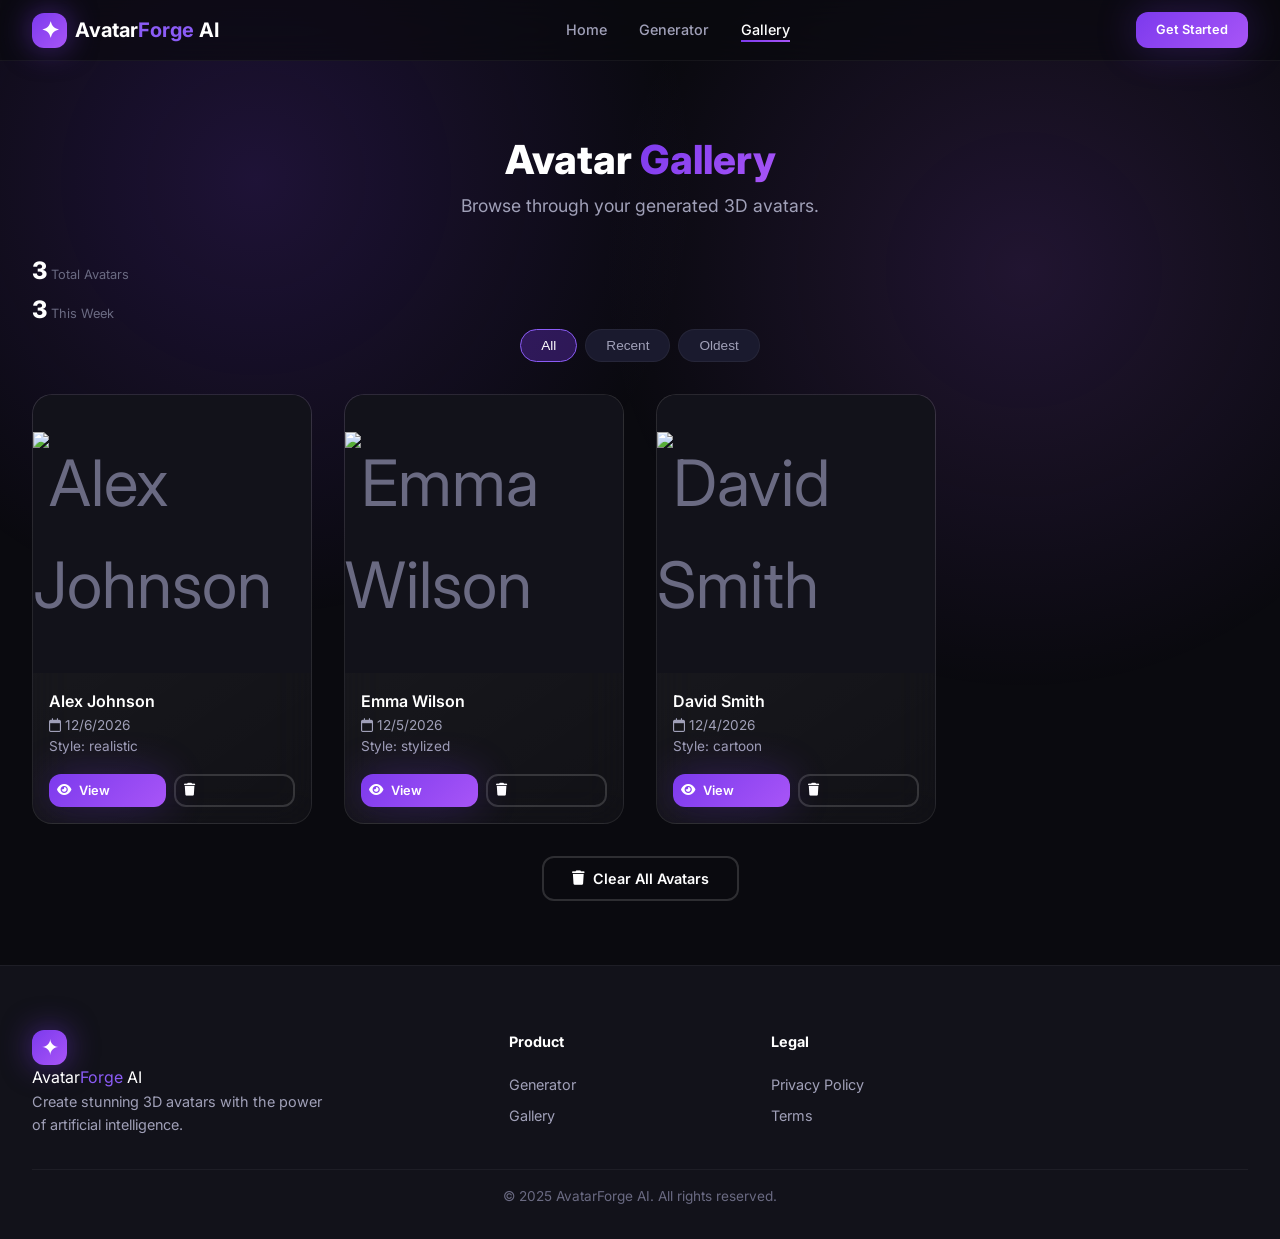
==== commit 0a450cd5: "Hambuger Button fix issue I completed this Hamburger issue now it is working properly Mobile screen" ====
--- a/gallery.html
+++ b/gallery.html
@@ -1,117 +1,107 @@
-<!doctype html>
+<!DOCTYPE html>
 <html lang="en">
-  <head>
+<head>
     <meta charset="UTF-8" />
     <meta name="viewport" content="width=device-width, initial-scale=1.0" />
     <title>Gallery - AvatarForge AI</title>
-    <link
-      href="https://fonts.googleapis.com/css2?family=Inter:wght@300;400;500;600;700;800;900&display=swap"
-      rel="stylesheet"
-    />
-    <link
-      rel="stylesheet"
-      href="https://cdnjs.cloudflare.com/ajax/libs/font-awesome/6.5.0/css/all.min.css"
-    />
+    <link href="https://fonts.googleapis.com/css2?family=Inter:wght@300;400;500;600;700;800;900&display=swap" rel="stylesheet" />
+    <link rel="stylesheet" href="https://cdnjs.cloudflare.com/ajax/libs/font-awesome/6.5.0/css/all.min.css" />
     <link rel="stylesheet" href="css/style.css" />
-  </head>
-  <body>
+</head>
+<body>
     <nav class="navbar">
-      <div class="container navbar-container">
-        <div class="navbar-brand">
-          <span class="brand-icon">✦</span>
-          <span class="brand-text"
-            >Avatar<span class="brand-highlight">Forge</span> AI</span
-          >
+        <div class="container navbar-container">
+            <div class="navbar-brand">
+                <span class="brand-icon">✦</span>
+                <span class="brand-text">Avatar<span class="brand-highlight">Forge</span> AI</span>
+            </div>
+            <ul class="navbar-links" id="navLinks">
+                <li><a href="index.html">Home</a></li>
+                <li><a href="generator.html">Generator</a></li>
+                <li><a href="gallery.html" class="active">Gallery</a></li>
+            </ul>
+            <div class="navbar-actions">
+                <a href="generator.html" class="btn btn-primary btn-sm">Get Started</a>
+               <button 
+    class="nav-toggle" 
+    id="navToggle"
+    type="button"
+>
+    <span class="hamburger"></span>
+</button>
+            </div>
         </div>
-        <ul class="navbar-links" id="navLinks">
-          <li><a href="index.html">Home</a></li>
-          <li><a href="generator.html">Generator</a></li>
-          <li><a href="gallery.html" class="active">Gallery</a></li>
-        </ul>
-        <div class="navbar-actions">
-          <a href="generator.html" class="btn btn-primary btn-sm"
-            >Get Started</a
-          >
-          <button class="nav-toggle" id="navToggle">
-            <span class="hamburger"></span>
-          </button>
-        </div>
-      </div>
     </nav>
 
     <section class="gallery-page">
-      <div class="container">
-        <div class="gallery-header">
-          <h1>Avatar <span class="gradient-text">Gallery</span></h1>
-          <p>Browse through your generated 3D avatars.</p>
+        <div class="container">
+            <div class="gallery-header">
+                <h1>Avatar <span class="gradient-text">Gallery</span></h1>
+                <p>Browse through your generated 3D avatars.</p>
+            </div>
+
+            <div class="gallery-stats" id="galleryStats">
+                <div class="stat-item">
+                    <span class="stat-number" id="totalAvatars">0</span>
+                    <span class="stat-label">Total Avatars</span>
+                </div>
+                <div class="stat-item">
+                    <span class="stat-number" id="recentCount">0</span>
+                    <span class="stat-label">This Week</span>
+                </div>
+            </div>
+
+            <div class="gallery-filters">
+                <button class="filter-btn active" data-filter="all">All</button>
+                <button class="filter-btn" data-filter="recent">Recent</button>
+                <button class="filter-btn" data-filter="oldest">Oldest</button>
+            </div>
+
+            <div class="gallery-grid" id="galleryGrid"></div>
+
+            <div class="gallery-empty" id="galleryEmpty" style="display:none;">
+                <i class="fas fa-cube"></i>
+                <h3>No Avatars Yet</h3>
+                <p>Create your first 3D avatar using the generator!</p>
+                <a href="generator.html" class="btn btn-primary">
+                    <i class="fas fa-wand-magic-sparkles"></i> Create Avatar
+                </a>
+            </div>
+
+            <div class="gallery-actions" id="galleryActions" style="display:none;">
+                <button class="btn btn-outline" id="clearGalleryBtn">
+                    <i class="fas fa-trash"></i> Clear All Avatars
+                </button>
+            </div>
         </div>
-
-        <div class="gallery-stats" id="galleryStats">
-          <div class="stat-item">
-            <span class="stat-number" id="totalAvatars">0</span>
-            <span class="stat-label">Total Avatars</span>
-          </div>
-          <div class="stat-item">
-            <span class="stat-number" id="recentCount">0</span>
-            <span class="stat-label">This Week</span>
-          </div>
-        </div>
-
-        <div class="gallery-filters">
-          <button class="filter-btn active" data-filter="all">All</button>
-          <button class="filter-btn" data-filter="recent">Recent</button>
-          <button class="filter-btn" data-filter="oldest">Oldest</button>
-        </div>
-
-        <div class="gallery-grid" id="galleryGrid"></div>
-
-        <div class="gallery-empty" id="galleryEmpty" style="display: none">
-          <i class="fas fa-cube"></i>
-          <h3>No Avatars Yet</h3>
-          <p>Create your first 3D avatar using the generator!</p>
-          <a href="generator.html" class="btn btn-primary">
-            <i class="fas fa-wand-magic-sparkles"></i> Create Avatar
-          </a>
-        </div>
-
-        <div class="gallery-actions" id="galleryActions" style="display: none">
-          <button class="btn btn-outline" id="clearGalleryBtn">
-            <i class="fas fa-trash"></i> Clear All Avatars
-          </button>
-        </div>
-      </div>
     </section>
 
     <footer class="footer">
-      <div class="container">
-        <div class="footer-content">
-          <div class="footer-brand">
-            <span class="brand-icon">✦</span>
-            <span class="brand-text"
-              >Avatar<span class="brand-highlight">Forge</span> AI</span
-            >
-            <p>
-              Create stunning 3D avatars with the power of artificial
-              intelligence.
-            </p>
-          </div>
-          <div class="footer-links">
-            <h4>Product</h4>
-            <a href="generator.html">Generator</a>
-            <a href="gallery.html">Gallery</a>
-          </div>
-          <div class="footer-links">
-            <h4>Legal</h4>
-            <a href="#">Privacy Policy</a>
-            <a href="#">Terms</a>
-          </div>
+        <div class="container">
+            <div class="footer-content">
+                <div class="footer-brand">
+                    <span class="brand-icon">✦</span>
+                    <span class="brand-text">Avatar<span class="brand-highlight">Forge</span> AI</span>
+                    <p>Create stunning 3D avatars with the power of artificial intelligence.</p>
+                </div>
+                <div class="footer-links">
+                    <h4>Product</h4>
+                    <a href="generator.html">Generator</a>
+                    <a href="gallery.html">Gallery</a>
+                </div>
+                <div class="footer-links">
+                    <h4>Legal</h4>
+                    <a href="#">Privacy Policy</a>
+                    <a href="#">Terms</a>
+                </div>
+            </div>
+            <div class="footer-bottom">
+                <p>&copy; 2025 AvatarForge AI. All rights reserved.</p>
+            </div>
         </div>
-        <div class="footer-bottom">
-          <p>&copy; 2025 AvatarForge AI. All rights reserved.</p>
-        </div>
-      </div>
     </footer>
-
-    <script src="js/gallery.js"></script>
-  </body>
-</html>
+    
+<script src="js/gallery.js"></script>
+<script src="js/main.js"></script>
+</body>
+</html>
--- a/css/style.css
+++ b/css/style.css
@@ -204,6 +204,18 @@
   height: 2px;
   background: var(--color-text-primary);
   position: relative;
+
+  .nav-toggle.active .hamburger {
+    background: transparent;
+  }
+
+  .nav-toggle.active .hamburger::before {
+    transform: rotate(45deg);
+  }
+
+  .nav-toggle.active .hamburger::after {
+    transform: rotate(-45deg);
+  }
 }
 
 .hamburger::before,
@@ -509,11 +521,9 @@
 
   padding: 40px 25px;
 
-  background: linear-gradient(
-    145deg,
-    rgba(255, 255, 255, 0.08),
-    rgba(255, 255, 255, 0.03)
-  );
+  background: linear-gradient(145deg,
+      rgba(255, 255, 255, 0.08),
+      rgba(255, 255, 255, 0.03));
 
   border: 1px solid rgba(255, 255, 255, 0.1);
 
@@ -620,17 +630,11 @@
   background: var(--color-bg-secondary);
   border-top: 1px solid rgba(255, 255, 255, 0.05);
 }
-.footer-brand {
-  display: flex;
-  flex-direction: column;
-  gap: 10px;
-}
 
 .footer-content {
   display: grid;
-  grid-template-columns: 2fr 1fr 1fr;
+  grid-template-columns: 2fr 1fr 1fr 1fr;
   gap: 3rem;
-  align-items: center;
   margin-bottom: 2rem;
 }
 
@@ -1176,74 +1180,51 @@
   }
 
   .footer-content {
-    grid-template-columns: 1fr 1fr 1fr;
-  }
-
-  .cta-buttons{
-    display:flex;
-    justify-content: center;
-    gap:16px;
-   
+    grid-template-columns: 1fr 1fr;
   }
 }
 
 @media (max-width: 768px) {
+
+
   .navbar-links {
-    display: none;
+
+    display: flex;
     flex-direction: column;
     position: absolute;
     top: 100%;
-    left: 0;
+    left: 28%;
+    min-height: 100vh;
     right: 0;
     background: var(--color-bg-primary);
     padding: 2rem;
-    gap: 1rem;
-    border-bottom: 1px solid rgba(255, 255, 255, 0.05);
-  }
+    opacity: 0;
+    visibility: hidden;
+    transform: translateX(4px);
+    transition: 0.3s;
+    /* backdrop-filter: blur(86px); */
+  }
+
+
+
 
   .navbar-links.open {
+
+    opacity: 1;
+    visibility: visible;
+
+    transform: translateY(0);
+
+  }
+
+
+  .nav-toggle {
+
     display: flex;
-  }
-
-  .nav-toggle {
-    display: flex;
-  }
-
-  /* Mobile */
-
-  .hero-title {
-    font-size: 2.2rem;
-  }
-
-  .hero-actions {
-    flex-direction: column;
-  }
-
-  .btn {
-    width: 100%;
-    justify-content: center;
-  }
-
-  .hero-3d-container {
-    max-width: 320px;
-  } 
-
-  .hero-title {
-    font-size: 2.2rem;
-  }
-
-  .hero-actions {
-    flex-direction: column;
-  }
-
-  .btn {
-    width: 100%;
-    justify-content: center;
-  }
-
-  .hero-3d-container {
-    max-width: 320px;
-  }
+
+  }
+
+
 
   .hero-title {
     font-size: 2.5rem;
@@ -1261,38 +1242,26 @@
     transform: rotate(90deg);
   }
 
-  .hero-3d-container {
-    max-width: 350px;
-  }
-
-  .upload-actions {
-    flex-direction: column;
-  }
-
-  .result-actions {
-    flex-direction: column;
-  }
-
-  .gallery-grid {
-    grid-template-columns: 1fr 1fr;
-  }
   .footer-content {
     grid-template-columns: 1fr;
     text-align: center;
-
-  }
-  .footer-brand{
-    align-items: center;
-  }
-  .footer-brand p {
-    width: 100%;
-    text-align: center;
-  }
-
-  .cta-buttons a{
-margin-bottom: 20px;
-  }
-
+  }
+
+  .hero-3d-container {
+    max-width: 350px;
+  }
+
+  .upload-actions {
+    flex-direction: column;
+  }
+
+  .result-actions {
+    flex-direction: column;
+  }
+
+  .gallery-grid {
+    grid-template-columns: 1fr 1fr;
+  }
 }
 
 @media (max-width: 480px) {
@@ -1321,33 +1290,22 @@
 
 body::before {
   content: "";
-
   position: fixed;
-
   inset: 0;
-
   background:
-    radial-gradient(
-      circle at 20% 20%,
+    radial-gradient(circle at 20% 20%,
       rgba(124, 58, 237, 0.18),
-      transparent 35%
-    ),
-    radial-gradient(
-      circle at 80% 30%,
+      transparent 35%),
+    radial-gradient(circle at 80% 30%,
       rgba(168, 85, 247, 0.15),
-      transparent 35%
-    );
-
+      transparent 35%);
   z-index: -1;
-
   pointer-events: none;
 }
-
 /* Glass Navbar Upgrade */
 
 .navbar {
   background: rgba(10, 10, 15, 0.65);
-
   backdrop-filter: blur(25px);
 }
 
@@ -1359,21 +1317,13 @@
 
 .brand-icon {
   display: flex;
-
-  align-items: center;
-
+  align-items: center;
   justify-content: center;
-
   width: 35px;
-
   height: 35px;
-
   border-radius: 12px;
-
   background: linear-gradient(135deg, #7c3aed, #a855f7);
-
   color: white;
-
   box-shadow: 0 0 30px rgba(124, 58, 237, 0.5);
 }
 
@@ -1392,11 +1342,9 @@
 }
 
 .hero-3d-container {
-  background: linear-gradient(
-    145deg,
-    rgba(255, 255, 255, 0.08),
-    rgba(255, 255, 255, 0.02)
-  );
+  background: linear-gradient(145deg,
+      rgba(255, 255, 255, 0.08),
+      rgba(255, 255, 255, 0.02));
 
   backdrop-filter: blur(20px);
 
@@ -1408,6 +1356,7 @@
 }
 
 @keyframes floatBox {
+
   0%,
   100% {
     transform: translateY(0);
@@ -1425,13 +1374,12 @@
 .upload-section,
 .result-section,
 .avatar-card {
-  background: linear-gradient(
-    145deg,
-    rgba(255, 255, 255, 0.08),
-    rgba(255, 255, 255, 0.03)
-  );
+  background: linear-gradient(145deg,
+      rgba(255, 255, 255, 0.08),
+      rgba(255, 255, 255, 0.03));
 
   backdrop-filter: blur(20px);
+
   border: 1px solid rgba(255, 255, 255, 0.08);
 }
 
@@ -1439,6 +1387,7 @@
 .step:hover,
 .avatar-card:hover {
   transform: translateY(-8px);
+
   box-shadow: 0 25px 60px rgba(124, 58, 237, 0.25);
 }
 
@@ -1446,7 +1395,9 @@
 
 .btn-primary {
   background: linear-gradient(135deg, #7c3aed, #a855f7);
+
   position: relative;
+
   overflow: hidden;
 }
 
@@ -1454,14 +1405,10 @@
   content: "";
   position: absolute;
   inset: 0;
-
-  background: linear-gradient(
-    90deg,
-    transparent,
-    rgba(255, 255, 255, 0.35),
-    transparent
-  );
-
+  background: linear-gradient(90deg,
+      transparent,
+      rgba(255, 255, 255, 0.35),
+      transparent);
   transform: translateX(-100%);
   transition: 0.5s;
 }
@@ -1479,7 +1426,6 @@
 
 .upload-zone:hover {
   border-color: #8b5cf6;
-
   background: rgba(124, 58, 237, 0.08);
 }
 
@@ -1527,9 +1473,29 @@
   border-radius: 20px;
 }
 
+/* Mobile */
+
+@media (max-width: 768px) {
+  .hero-title {
+    font-size: 2.2rem;
+  }
+
+  .hero-actions {
+    flex-direction: column;
+  }
+
+  .btn {
+    width: 100%;
+    justify-content: center;
+  }
+
+  .hero-3d-container {
+    max-width: 320px;
+  }
+}
+
 .ai-floating-card {
   position: absolute;
-
   top: 30px;
   right: 20px;
   display: flex;
@@ -1566,11 +1532,9 @@
 }
 
 .feature-icon {
-  background: linear-gradient(
-    135deg,
-    rgba(124, 58, 237, 0.25),
-    rgba(168, 85, 247, 0.15)
-  );
+  background: linear-gradient(135deg,
+      rgba(124, 58, 237, 0.25),
+      rgba(168, 85, 247, 0.15));
   border: 1px solid rgba(255, 255, 255, 0.1);
   box-shadow: 0 10px 30px rgba(124, 58, 237, 0.25);
   position: relative;
@@ -1581,12 +1545,10 @@
   content: "";
   position: absolute;
   inset: 0;
-  background: linear-gradient(
-    120deg,
-    transparent,
-    rgba(255, 255, 255, 0.35),
-    transparent
-  );
+  background: linear-gradient(120deg,
+      transparent,
+      rgba(255, 255, 255, 0.35),
+      transparent);
   transform: translateX(-100%);
   transition: 0.5s;
 }
@@ -1619,3 +1581,19 @@
   top: -100px;
   left: -100px;
 }
+
+@media (max-width: 768px) {
+  .steps {
+    flex-direction: column;
+  }
+
+  .step-connector {
+    width: 2px;
+    height: 50px;
+  }
+
+  .step {
+    max-width: 100%;
+    width: 100%;
+  }
+}
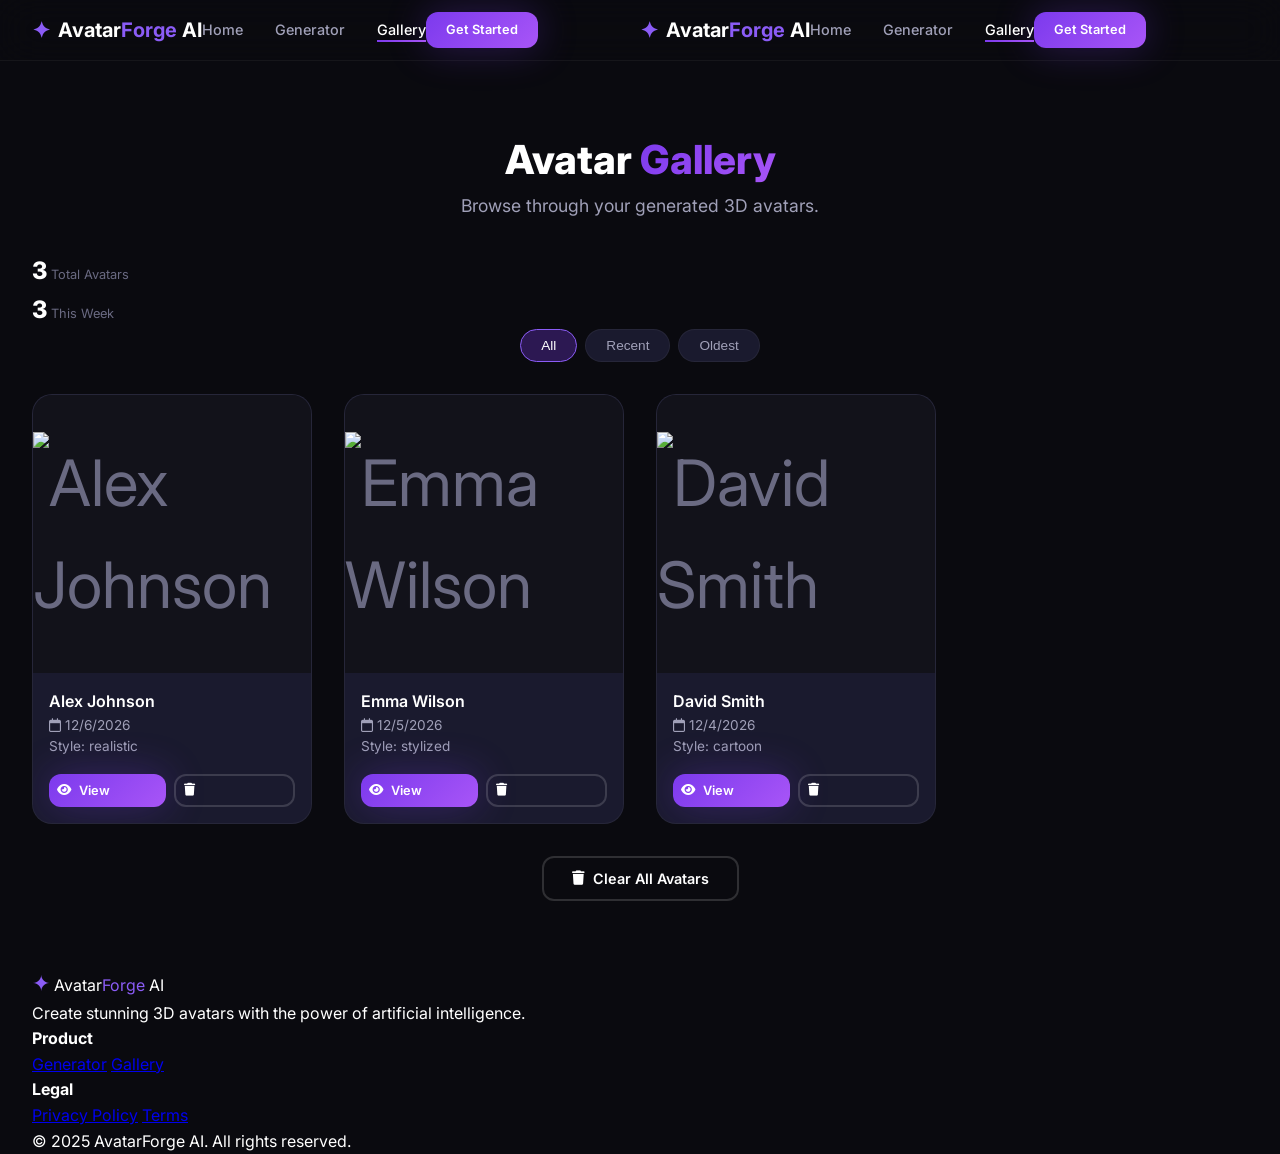
==== commit e594145b: "Merge branch 'main' into fix/Hambuger-button" ====
--- a/gallery.html
+++ b/gallery.html
@@ -1,14 +1,20 @@
-<!DOCTYPE html>
+<!doctype html>
 <html lang="en">
-<head>
+  <head>
     <meta charset="UTF-8" />
     <meta name="viewport" content="width=device-width, initial-scale=1.0" />
     <title>Gallery - AvatarForge AI</title>
-    <link href="https://fonts.googleapis.com/css2?family=Inter:wght@300;400;500;600;700;800;900&display=swap" rel="stylesheet" />
-    <link rel="stylesheet" href="https://cdnjs.cloudflare.com/ajax/libs/font-awesome/6.5.0/css/all.min.css" />
+    <link
+      href="https://fonts.googleapis.com/css2?family=Inter:wght@300;400;500;600;700;800;900&display=swap"
+      rel="stylesheet"
+    />
+    <link
+      rel="stylesheet"
+      href="https://cdnjs.cloudflare.com/ajax/libs/font-awesome/6.5.0/css/all.min.css"
+    />
     <link rel="stylesheet" href="css/style.css" />
-</head>
-<body>
+  </head>
+  <body>
     <nav class="navbar">
         <div class="container navbar-container">
             <div class="navbar-brand">
@@ -30,78 +36,107 @@
     <span class="hamburger"></span>
 </button>
             </div>
+      <div class="container navbar-container">
+        <div class="navbar-brand">
+          <span class="brand-icon">✦</span>
+          <span class="brand-text"
+            >Avatar<span class="brand-highlight">Forge</span> AI</span
+          >
         </div>
+        <ul class="navbar-links" id="navLinks">
+          <li><a href="index.html">Home</a></li>
+          <li><a href="generator.html">Generator</a></li>
+          <li><a href="gallery.html" class="active">Gallery</a></li>
+        </ul>
+        <div class="navbar-actions">
+          <a href="generator.html" class="btn btn-primary btn-sm"
+            >Get Started</a
+          >
+          <button class="nav-toggle" id="navToggle">
+            <span class="hamburger"></span>
+          </button>
+        </div>
+      </div>
     </nav>
 
     <section class="gallery-page">
-        <div class="container">
-            <div class="gallery-header">
-                <h1>Avatar <span class="gradient-text">Gallery</span></h1>
-                <p>Browse through your generated 3D avatars.</p>
-            </div>
+      <div class="container">
+        <div class="gallery-header">
+          <h1>Avatar <span class="gradient-text">Gallery</span></h1>
+          <p>Browse through your generated 3D avatars.</p>
+        </div>
 
-            <div class="gallery-stats" id="galleryStats">
-                <div class="stat-item">
-                    <span class="stat-number" id="totalAvatars">0</span>
-                    <span class="stat-label">Total Avatars</span>
-                </div>
-                <div class="stat-item">
-                    <span class="stat-number" id="recentCount">0</span>
-                    <span class="stat-label">This Week</span>
-                </div>
-            </div>
+        <div class="gallery-stats" id="galleryStats">
+          <div class="stat-item">
+            <span class="stat-number" id="totalAvatars">0</span>
+            <span class="stat-label">Total Avatars</span>
+          </div>
+          <div class="stat-item">
+            <span class="stat-number" id="recentCount">0</span>
+            <span class="stat-label">This Week</span>
+          </div>
+        </div>
 
-            <div class="gallery-filters">
-                <button class="filter-btn active" data-filter="all">All</button>
-                <button class="filter-btn" data-filter="recent">Recent</button>
-                <button class="filter-btn" data-filter="oldest">Oldest</button>
-            </div>
+        <div class="gallery-filters">
+          <button class="filter-btn active" data-filter="all">All</button>
+          <button class="filter-btn" data-filter="recent">Recent</button>
+          <button class="filter-btn" data-filter="oldest">Oldest</button>
+        </div>
 
-            <div class="gallery-grid" id="galleryGrid"></div>
+        <div class="gallery-grid" id="galleryGrid"></div>
 
-            <div class="gallery-empty" id="galleryEmpty" style="display:none;">
-                <i class="fas fa-cube"></i>
-                <h3>No Avatars Yet</h3>
-                <p>Create your first 3D avatar using the generator!</p>
-                <a href="generator.html" class="btn btn-primary">
-                    <i class="fas fa-wand-magic-sparkles"></i> Create Avatar
-                </a>
-            </div>
+        <div class="gallery-empty" id="galleryEmpty" style="display: none">
+          <i class="fas fa-cube"></i>
+          <h3>No Avatars Yet</h3>
+          <p>Create your first 3D avatar using the generator!</p>
+          <a href="generator.html" class="btn btn-primary">
+            <i class="fas fa-wand-magic-sparkles"></i> Create Avatar
+          </a>
+        </div>
 
-            <div class="gallery-actions" id="galleryActions" style="display:none;">
-                <button class="btn btn-outline" id="clearGalleryBtn">
-                    <i class="fas fa-trash"></i> Clear All Avatars
-                </button>
-            </div>
+        <div class="gallery-actions" id="galleryActions" style="display: none">
+          <button class="btn btn-outline" id="clearGalleryBtn">
+            <i class="fas fa-trash"></i> Clear All Avatars
+          </button>
         </div>
+      </div>
     </section>
 
     <footer class="footer">
-        <div class="container">
-            <div class="footer-content">
-                <div class="footer-brand">
-                    <span class="brand-icon">✦</span>
-                    <span class="brand-text">Avatar<span class="brand-highlight">Forge</span> AI</span>
-                    <p>Create stunning 3D avatars with the power of artificial intelligence.</p>
-                </div>
-                <div class="footer-links">
-                    <h4>Product</h4>
-                    <a href="generator.html">Generator</a>
-                    <a href="gallery.html">Gallery</a>
-                </div>
-                <div class="footer-links">
-                    <h4>Legal</h4>
-                    <a href="#">Privacy Policy</a>
-                    <a href="#">Terms</a>
-                </div>
-            </div>
-            <div class="footer-bottom">
-                <p>&copy; 2025 AvatarForge AI. All rights reserved.</p>
-            </div>
+      <div class="container">
+        <div class="footer-content">
+          <div class="footer-brand">
+            <span class="brand-icon">✦</span>
+            <span class="brand-text"
+              >Avatar<span class="brand-highlight">Forge</span> AI</span
+            >
+            <p>
+              Create stunning 3D avatars with the power of artificial
+              intelligence.
+            </p>
+          </div>
+          <div class="footer-links">
+            <h4>Product</h4>
+            <a href="generator.html">Generator</a>
+            <a href="gallery.html">Gallery</a>
+          </div>
+          <div class="footer-links">
+            <h4>Legal</h4>
+            <a href="#">Privacy Policy</a>
+            <a href="#">Terms</a>
+          </div>
         </div>
+        <div class="footer-bottom">
+          <p>&copy; 2025 AvatarForge AI. All rights reserved.</p>
+        </div>
+      </div>
     </footer>
     
 <script src="js/gallery.js"></script>
 <script src="js/main.js"></script>
 </body>
-</html>+</html>
+
+    <script src="js/gallery.js"></script>
+  </body>
+</html>
--- a/css/style.css
+++ b/css/style.css
@@ -500,284 +500,6 @@
 
 /* =====================================
    HOW IT WORKS V2
-===================================== */
-
-.steps {
-  display: flex;
-
-  align-items: center;
-
-  justify-content: center;
-
-  gap: 25px;
-
-  position: relative;
-}
-
-.step {
-  position: relative;
-
-  text-align: center;
-
-  padding: 40px 25px;
-
-  background: linear-gradient(145deg,
-      rgba(255, 255, 255, 0.08),
-      rgba(255, 255, 255, 0.03));
-
-  border: 1px solid rgba(255, 255, 255, 0.1);
-
-  border-radius: 25px;
-
-  flex: 1;
-
-  max-width: 320px;
-}
-
-.step-number {
-  position: absolute;
-
-  top: -18px;
-
-  left: 50%;
-
-  transform: translateX(-50%);
-
-  width: 45px;
-
-  height: 45px;
-
-  display: flex;
-
-  align-items: center;
-
-  justify-content: center;
-
-  border-radius: 50%;
-
-  background: linear-gradient(135deg, #7c3aed, #a855f7);
-
-  font-weight: 800;
-
-  box-shadow: 0 10px 30px rgba(124, 58, 237, 0.4);
-}
-
-.step-icon {
-  width: 80px;
-
-  height: 80px;
-
-  margin: 20px auto;
-
-  display: flex;
-
-  align-items: center;
-
-  justify-content: center;
-
-  border-radius: 25px;
-
-  background: rgba(124, 58, 237, 0.15);
-
-  color: #a855f7;
-
-  font-size: 32px;
-}
-
-.step h3 {
-  font-size: 1.25rem;
-
-  margin-bottom: 10px;
-}
-
-.step p {
-  color: #a0a0b8;
-
-  line-height: 1.7;
-}
-
-.step-connector {
-  height: 2px;
-
-  width: 60px;
-
-  background: linear-gradient(90deg, #7c3aed, #a855f7);
-}
-
-/* CTA */
-.cta-section {
-  padding: 6rem 0;
-  background: var(--color-bg-secondary);
-  text-align: center;
-}
-
-.cta-content h2 {
-  font-size: 2.5rem;
-  font-weight: 800;
-  margin-bottom: 1rem;
-}
-
-.cta-content p {
-  font-size: 1.1rem;
-  color: var(--color-text-secondary);
-  max-width: 500px;
-  margin: 0 auto 2rem;
-}
-
-/* Footer */
-.footer {
-  padding: 4rem 0 2rem;
-  background: var(--color-bg-secondary);
-  border-top: 1px solid rgba(255, 255, 255, 0.05);
-}
-
-.footer-content {
-  display: grid;
-  grid-template-columns: 2fr 1fr 1fr 1fr;
-  gap: 3rem;
-  margin-bottom: 2rem;
-}
-
-.footer-brand p {
-  color: var(--color-text-secondary);
-  font-size: 0.9rem;
-  max-width: 300px;
-}
-
-.footer-links h4 {
-  font-size: 0.9rem;
-  font-weight: 700;
-  margin-bottom: 1rem;
-}
-
-.footer-links a {
-  display: block;
-  color: var(--color-text-secondary);
-  text-decoration: none;
-  font-size: 0.9rem;
-  padding: 0.25rem 0;
-  transition: all 0.15s ease;
-}
-
-.footer-links a:hover {
-  color: var(--color-accent-light);
-}
-
-.footer-bottom {
-  text-align: center;
-  padding-top: 1rem;
-  border-top: 1px solid rgba(255, 255, 255, 0.05);
-  color: var(--color-text-muted);
-  font-size: 0.85rem;
-}
-
-/* Generator Page */
-.generator-page {
-  padding: 8rem 0 4rem;
-  min-height: 100vh;
-}
-
-.generator-header {
-  text-align: center;
-  margin-bottom: 3rem;
-}
-
-.generator-header h1 {
-  font-size: 2.5rem;
-  font-weight: 800;
-}
-
-.generator-header p {
-  color: var(--color-text-secondary);
-  font-size: 1.1rem;
-}
-
-.powered-badge {
-  display: inline-block;
-  font-size: 0.8rem;
-  color: #7c3aed;
-  background: rgba(124, 58, 237, 0.15);
-  padding: 0.3rem 1rem;
-  border-radius: 9999px;
-  margin-top: 0.5rem;
-}
-
-.generator-grid {
-  display: grid;
-  grid-template-columns: 1fr 1fr;
-  gap: 2rem;
-  align-items: start;
-}
-
-/* Upload Section */
-.upload-section {
-  background: var(--color-bg-card);
-  border-radius: var(--radius-lg);
-  padding: 2rem;
-  border: 1px solid rgba(255, 255, 255, 0.05);
-  position: relative;
-}
-
-.upload-zone {
-  border: 2px dashed rgba(255, 255, 255, 0.1);
-  border-radius: var(--radius-md);
-  padding: 3rem;
-  text-align: center;
-  cursor: pointer;
-  transition: all 0.25s ease;
-  position: relative;
-  min-height: 300px;
-  display: flex;
-  align-items: center;
-  justify-content: center;
-}
-
-.upload-zone.dragover {
-  border-color: var(--color-accent-light);
-  background: var(--color-accent-glow);
-}
-
-.upload-zone input[type="file"] {
-  position: absolute;
-  inset: 0;
-  opacity: 0;
-  cursor: pointer;
-}
-
-.upload-content {
-  pointer-events: none;
-}
-
-.upload-content i {
-  font-size: 3rem;
-  color: var(--color-text-muted);
-  margin-bottom: 1rem;
-}
-
-.upload-content h3 {
-  font-size: 1.1rem;
-  font-weight: 600;
-}
-
-.upload-content p {
-  color: var(--color-text-secondary);
-}
-
-.upload-hint {
-  display: block;
-  font-size: 0.8rem;
-  color: var(--color-text-muted);
-  margin-top: 0.5rem;
-}
-
-.upload-preview {
-  display: none;
-  position: relative;
-  width: 100%;
-}
-
-.upload-preview.active {
-  display: flex;
   align-items: center;
   justify-content: center;
 }
@@ -1207,6 +929,9 @@
 
 
 
+  .upload-actions {
+    flex-direction: column;
+  }
 
   .navbar-links.open {
 
@@ -1280,320 +1005,3 @@
 
 /* =====================================
    AvatarForge AI v2 Premium UI
-===================================== */
-
-/* Animated Background */
-
-body {
-  position: relative;
-}
-
-body::before {
-  content: "";
-  position: fixed;
-  inset: 0;
-  background:
-    radial-gradient(circle at 20% 20%,
-      rgba(124, 58, 237, 0.18),
-      transparent 35%),
-    radial-gradient(circle at 80% 30%,
-      rgba(168, 85, 247, 0.15),
-      transparent 35%);
-  z-index: -1;
-  pointer-events: none;
-}
-/* Glass Navbar Upgrade */
-
-.navbar {
-  background: rgba(10, 10, 15, 0.65);
-  backdrop-filter: blur(25px);
-}
-
-.navbar-container {
-  border-radius: 20px;
-}
-
-/* Brand */
-
-.brand-icon {
-  display: flex;
-  align-items: center;
-  justify-content: center;
-  width: 35px;
-  height: 35px;
-  border-radius: 12px;
-  background: linear-gradient(135deg, #7c3aed, #a855f7);
-  color: white;
-  box-shadow: 0 0 30px rgba(124, 58, 237, 0.5);
-}
-
-/* Hero Upgrade */
-
-.hero {
-  position: relative;
-}
-
-.hero-title {
-  letter-spacing: -2px;
-}
-
-.hero-description {
-  max-width: 560px;
-}
-
-.hero-3d-container {
-  background: linear-gradient(145deg,
-      rgba(255, 255, 255, 0.08),
-      rgba(255, 255, 255, 0.02));
-
-  backdrop-filter: blur(20px);
-
-  box-shadow:
-    0 30px 80px rgba(0, 0, 0, 0.5),
-    inset 0 0 40px rgba(124, 58, 237, 0.15);
-
-  animation: floatBox 6s ease-in-out infinite;
-}
-
-@keyframes floatBox {
-
-  0%,
-  100% {
-    transform: translateY(0);
-  }
-
-  50% {
-    transform: translateY(-15px);
-  }
-}
-
-/* Cards */
-
-.feature-card,
-.step,
-.upload-section,
-.result-section,
-.avatar-card {
-  background: linear-gradient(145deg,
-      rgba(255, 255, 255, 0.08),
-      rgba(255, 255, 255, 0.03));
-
-  backdrop-filter: blur(20px);
-
-  border: 1px solid rgba(255, 255, 255, 0.08);
-}
-
-.feature-card:hover,
-.step:hover,
-.avatar-card:hover {
-  transform: translateY(-8px);
-
-  box-shadow: 0 25px 60px rgba(124, 58, 237, 0.25);
-}
-
-/* Buttons */
-
-.btn-primary {
-  background: linear-gradient(135deg, #7c3aed, #a855f7);
-
-  position: relative;
-
-  overflow: hidden;
-}
-
-.btn-primary::before {
-  content: "";
-  position: absolute;
-  inset: 0;
-  background: linear-gradient(90deg,
-      transparent,
-      rgba(255, 255, 255, 0.35),
-      transparent);
-  transform: translateX(-100%);
-  transition: 0.5s;
-}
-
-.btn-primary:hover::before {
-  transform: translateX(100%);
-}
-
-/* Upload Area */
-
-.upload-zone {
-  background: rgba(255, 255, 255, 0.03);
-  transition: 0.3s;
-}
-
-.upload-zone:hover {
-  border-color: #8b5cf6;
-  background: rgba(124, 58, 237, 0.08);
-}
-
-/* Gallery */
-
-.avatar-card {
-  overflow: hidden;
-}
-
-.avatar-card-preview img {
-  transition: 0.5s;
-}
-
-.avatar-card:hover img {
-  transform: scale(1.08);
-}
-
-/* Modal */
-
-.avatar-modal {
-  position: fixed;
-  inset: 0;
-  background: rgba(0, 0, 0, 0.75);
-  backdrop-filter: blur(15px);
-  display: flex;
-  align-items: center;
-  justify-content: center;
-  z-index: 99999;
-}
-
-.modal-box {
-  background: #1a1a2e;
-  padding: 30px;
-  border-radius: 25px;
-  max-width: 500px;
-  width: 90%;
-  text-align: center;
-  border: 1px solid rgba(255, 255, 255, 0.1);
-}
-
-.modal-image img {
-  width: 220px;
-  height: 220px;
-  object-fit: cover;
-  border-radius: 20px;
-}
-
-/* Mobile */
-
-@media (max-width: 768px) {
-  .hero-title {
-    font-size: 2.2rem;
-  }
-
-  .hero-actions {
-    flex-direction: column;
-  }
-
-  .btn {
-    width: 100%;
-    justify-content: center;
-  }
-
-  .hero-3d-container {
-    max-width: 320px;
-  }
-}
-
-.ai-floating-card {
-  position: absolute;
-  top: 30px;
-  right: 20px;
-  display: flex;
-  align-items: center;
-  gap: 12px;
-  padding: 14px 18px;
-  background: rgba(255, 255, 255, 0.08);
-  backdrop-filter: blur(20px);
-  border: 1px solid rgba(255, 255, 255, 0.12);
-  border-radius: 18px;
-  z-index: 5;
-  animation: floatBadge 4s ease-in-out infinite;
-}
-
-.ai-floating-card i {
-  font-size: 24px;
-  color: #a855f7;
-}
-
-.ai-floating-card span {
-  display: block;
-  font-size: 0.75rem;
-  color: #aaa;
-}
-
-@keyframes floatBadge {
-  50% {
-    transform: translateY(-8px);
-  }
-}
-
-.hero-visual {
-  position: relative;
-}
-
-.feature-icon {
-  background: linear-gradient(135deg,
-      rgba(124, 58, 237, 0.25),
-      rgba(168, 85, 247, 0.15));
-  border: 1px solid rgba(255, 255, 255, 0.1);
-  box-shadow: 0 10px 30px rgba(124, 58, 237, 0.25);
-  position: relative;
-  overflow: hidden;
-}
-
-.feature-icon::before {
-  content: "";
-  position: absolute;
-  inset: 0;
-  background: linear-gradient(120deg,
-      transparent,
-      rgba(255, 255, 255, 0.35),
-      transparent);
-  transform: translateX(-100%);
-  transition: 0.5s;
-}
-
-.feature-card:hover .feature-icon::before {
-  transform: translateX(100%);
-}
-
-.feature-card h3 {
-  margin-top: 15px;
-  font-size: 1.2rem;
-}
-
-.feature-card p {
-  line-height: 1.7;
-}
-
-.features {
-  position: relative;
-  overflow: hidden;
-}
-
-.features::before {
-  content: "";
-  position: absolute;
-  width: 400px;
-  height: 400px;
-  background: rgba(124, 58, 237, 0.15);
-  filter: blur(120px);
-  top: -100px;
-  left: -100px;
-}
-
-@media (max-width: 768px) {
-  .steps {
-    flex-direction: column;
-  }
-
-  .step-connector {
-    width: 2px;
-    height: 50px;
-  }
-
-  .step {
-    max-width: 100%;
-    width: 100%;
-  }
-}
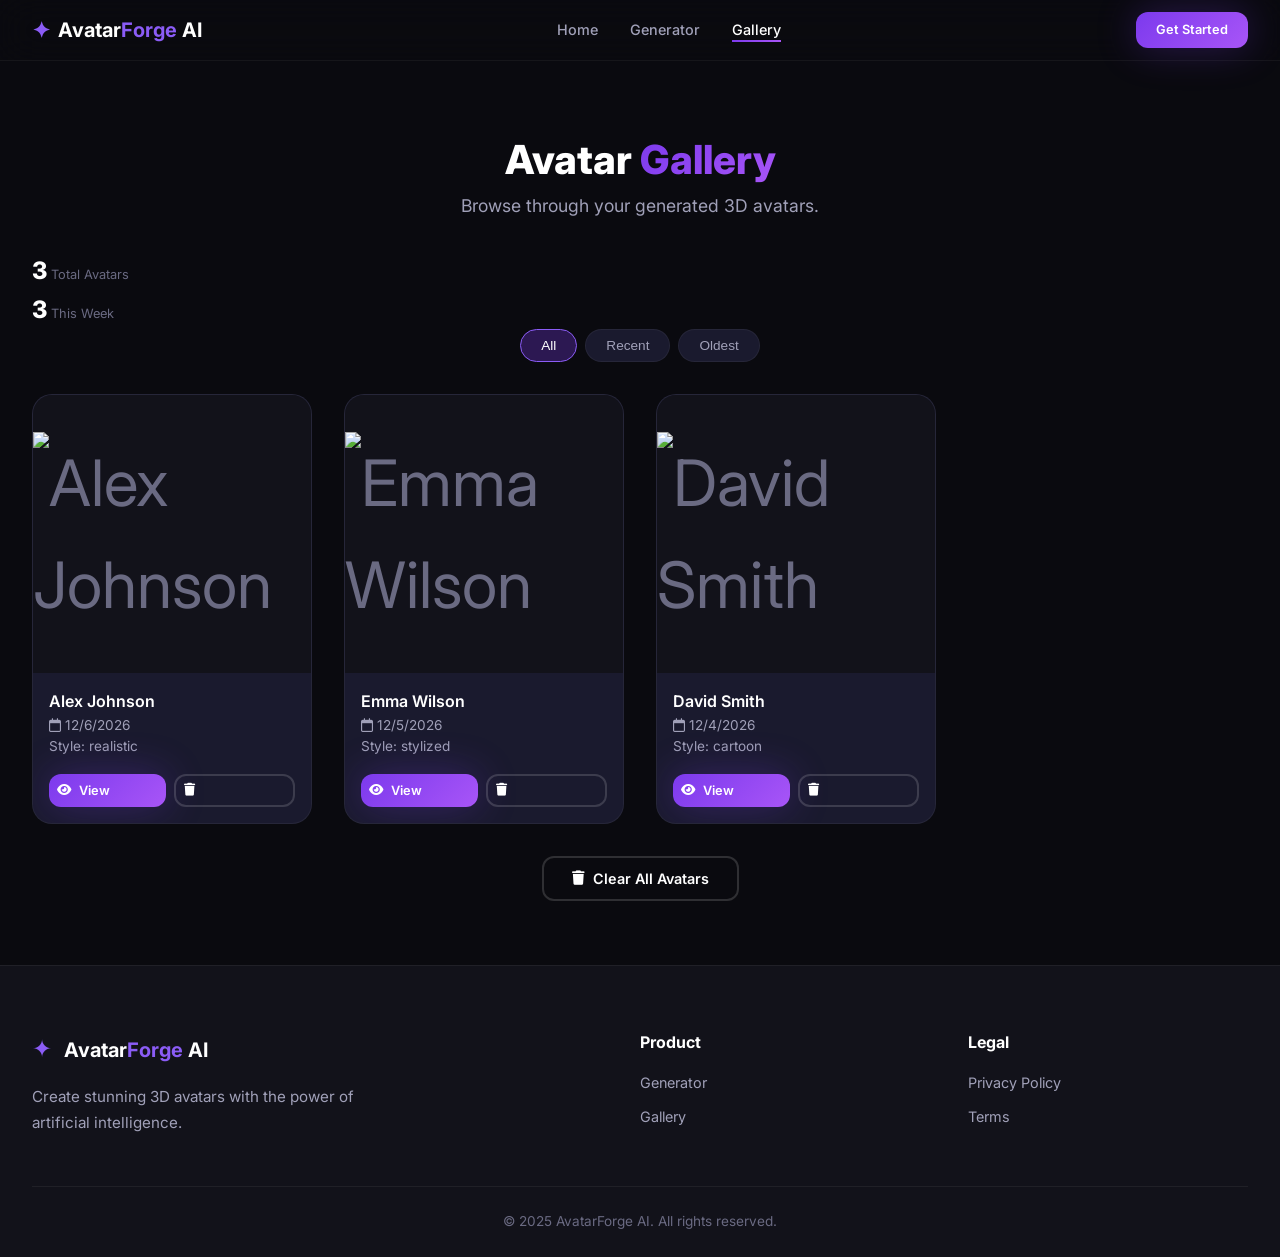
==== commit 5e565abb: "fixed/bugs" ====
--- a/gallery.html
+++ b/gallery.html
@@ -1,142 +1,109 @@
 <!doctype html>
 <html lang="en">
-  <head>
-    <meta charset="UTF-8" />
-    <meta name="viewport" content="width=device-width, initial-scale=1.0" />
-    <title>Gallery - AvatarForge AI</title>
-    <link
-      href="https://fonts.googleapis.com/css2?family=Inter:wght@300;400;500;600;700;800;900&display=swap"
-      rel="stylesheet"
-    />
-    <link
-      rel="stylesheet"
-      href="https://cdnjs.cloudflare.com/ajax/libs/font-awesome/6.5.0/css/all.min.css"
-    />
-    <link rel="stylesheet" href="css/style.css" />
-  </head>
-  <body>
-    <nav class="navbar">
-        <div class="container navbar-container">
-            <div class="navbar-brand">
-                <span class="brand-icon">✦</span>
-                <span class="brand-text">Avatar<span class="brand-highlight">Forge</span> AI</span>
-            </div>
-            <ul class="navbar-links" id="navLinks">
-                <li><a href="index.html">Home</a></li>
-                <li><a href="generator.html">Generator</a></li>
-                <li><a href="gallery.html" class="active">Gallery</a></li>
-            </ul>
-            <div class="navbar-actions">
-                <a href="generator.html" class="btn btn-primary btn-sm">Get Started</a>
-               <button 
-    class="nav-toggle" 
-    id="navToggle"
-    type="button"
->
-    <span class="hamburger"></span>
-</button>
-            </div>
-      <div class="container navbar-container">
-        <div class="navbar-brand">
-          <span class="brand-icon">✦</span>
-          <span class="brand-text"
-            >Avatar<span class="brand-highlight">Forge</span> AI</span
-          >
+
+<head>
+  <meta charset="UTF-8" />
+  <meta name="viewport" content="width=device-width, initial-scale=1.0" />
+  <title>Gallery - AvatarForge AI</title>
+  <link href="https://fonts.googleapis.com/css2?family=Inter:wght@300;400;500;600;700;800;900&display=swap"
+    rel="stylesheet" />
+  <link rel="stylesheet" href="https://cdnjs.cloudflare.com/ajax/libs/font-awesome/6.5.0/css/all.min.css" />
+  <link rel="stylesheet" href="css/style.css" />
+</head>
+
+<body>
+  <nav class="navbar">
+    <div class="container navbar-container">
+      <div class="navbar-brand">
+        <span class="brand-icon">✦</span>
+        <span class="brand-text">Avatar<span class="brand-highlight">Forge</span> AI</span>
+      </div>
+      <ul class="navbar-links" id="navLinks">
+        <li><a href="index.html">Home</a></li>
+        <li><a href="generator.html">Generator</a></li>
+        <li><a href="gallery.html" class="active">Gallery</a></li>
+      </ul>
+      <div class="navbar-actions">
+        <a href="generator.html" class="btn btn-primary btn-sm">Get Started</a>
+        <button class="nav-toggle" id="navToggle" type="button">
+          <span class="hamburger"></span>
+        </button>
+      </div>
+  </nav>
+
+  <section class="gallery-page">
+    <div class="container">
+      <div class="gallery-header">
+        <h1>Avatar <span class="gradient-text">Gallery</span></h1>
+        <p>Browse through your generated 3D avatars.</p>
+      </div>
+
+      <div class="gallery-stats" id="galleryStats">
+        <div class="stat-item">
+          <span class="stat-number" id="totalAvatars">0</span>
+          <span class="stat-label">Total Avatars</span>
         </div>
-        <ul class="navbar-links" id="navLinks">
-          <li><a href="index.html">Home</a></li>
-          <li><a href="generator.html">Generator</a></li>
-          <li><a href="gallery.html" class="active">Gallery</a></li>
-        </ul>
-        <div class="navbar-actions">
-          <a href="generator.html" class="btn btn-primary btn-sm"
-            >Get Started</a
-          >
-          <button class="nav-toggle" id="navToggle">
-            <span class="hamburger"></span>
-          </button>
+        <div class="stat-item">
+          <span class="stat-number" id="recentCount">0</span>
+          <span class="stat-label">This Week</span>
         </div>
       </div>
-    </nav>
 
-    <section class="gallery-page">
-      <div class="container">
-        <div class="gallery-header">
-          <h1>Avatar <span class="gradient-text">Gallery</span></h1>
-          <p>Browse through your generated 3D avatars.</p>
+      <div class="gallery-filters">
+        <button class="filter-btn active" data-filter="all">All</button>
+        <button class="filter-btn" data-filter="recent">Recent</button>
+        <button class="filter-btn" data-filter="oldest">Oldest</button>
+      </div>
+
+      <div class="gallery-grid" id="galleryGrid"></div>
+
+      <div class="gallery-empty" id="galleryEmpty" style="display: none">
+        <i class="fas fa-cube"></i>
+        <h3>No Avatars Yet</h3>
+        <p>Create your first 3D avatar using the generator!</p>
+        <a href="generator.html" class="btn btn-primary">
+          <i class="fas fa-wand-magic-sparkles"></i> Create Avatar
+        </a>
+      </div>
+
+      <div class="gallery-actions" id="galleryActions" style="display: none">
+        <button class="btn btn-outline" id="clearGalleryBtn">
+          <i class="fas fa-trash"></i> Clear All Avatars
+        </button>
+      </div>
+    </div>
+  </section>
+
+  <footer class="footer">
+    <div class="container">
+      <div class="footer-content">
+        <div class="footer-brand">
+          <span class="brand-icon">✦</span>
+          <span class="brand-text">Avatar<span class="brand-highlight">Forge</span> AI</span>
+          <p>
+            Create stunning 3D avatars with the power of artificial
+            intelligence.
+          </p>
         </div>
-
-        <div class="gallery-stats" id="galleryStats">
-          <div class="stat-item">
-            <span class="stat-number" id="totalAvatars">0</span>
-            <span class="stat-label">Total Avatars</span>
-          </div>
-          <div class="stat-item">
-            <span class="stat-number" id="recentCount">0</span>
-            <span class="stat-label">This Week</span>
-          </div>
+        <div class="footer-links">
+          <h4>Product</h4>
+          <a href="generator.html">Generator</a>
+          <a href="gallery.html">Gallery</a>
         </div>
-
-        <div class="gallery-filters">
-          <button class="filter-btn active" data-filter="all">All</button>
-          <button class="filter-btn" data-filter="recent">Recent</button>
-          <button class="filter-btn" data-filter="oldest">Oldest</button>
-        </div>
-
-        <div class="gallery-grid" id="galleryGrid"></div>
-
-        <div class="gallery-empty" id="galleryEmpty" style="display: none">
-          <i class="fas fa-cube"></i>
-          <h3>No Avatars Yet</h3>
-          <p>Create your first 3D avatar using the generator!</p>
-          <a href="generator.html" class="btn btn-primary">
-            <i class="fas fa-wand-magic-sparkles"></i> Create Avatar
-          </a>
-        </div>
-
-        <div class="gallery-actions" id="galleryActions" style="display: none">
-          <button class="btn btn-outline" id="clearGalleryBtn">
-            <i class="fas fa-trash"></i> Clear All Avatars
-          </button>
+        <div class="footer-links">
+          <h4>Legal</h4>
+          <a href="#">Privacy Policy</a>
+          <a href="#">Terms</a>
         </div>
       </div>
-    </section>
+      <div class="footer-bottom">
+        <p>&copy; 2025 AvatarForge AI. All rights reserved.</p>
+      </div>
+    </div>
+  </footer>
 
-    <footer class="footer">
-      <div class="container">
-        <div class="footer-content">
-          <div class="footer-brand">
-            <span class="brand-icon">✦</span>
-            <span class="brand-text"
-              >Avatar<span class="brand-highlight">Forge</span> AI</span
-            >
-            <p>
-              Create stunning 3D avatars with the power of artificial
-              intelligence.
-            </p>
-          </div>
-          <div class="footer-links">
-            <h4>Product</h4>
-            <a href="generator.html">Generator</a>
-            <a href="gallery.html">Gallery</a>
-          </div>
-          <div class="footer-links">
-            <h4>Legal</h4>
-            <a href="#">Privacy Policy</a>
-            <a href="#">Terms</a>
-          </div>
-        </div>
-        <div class="footer-bottom">
-          <p>&copy; 2025 AvatarForge AI. All rights reserved.</p>
-        </div>
-      </div>
-    </footer>
-    
-<script src="js/gallery.js"></script>
-<script src="js/main.js"></script>
+  <script src="js/gallery.js"></script>
+  <script src="js/main.js"></script>
 </body>
-</html>
 
-    <script src="js/gallery.js"></script>
-  </body>
-</html>
+</html>
--- a/css/style.css
+++ b/css/style.css
@@ -22,6 +22,188 @@
   --shadow-glow: 0 0 40px rgba(124, 58, 237, 0.3);
 }
 
+
+
+
+/* ===============================
+   FOOTER
+================================ */
+
+.footer {
+    background: var(--color-bg-secondary);
+    border-top: 1px solid rgba(255, 255, 255, 0.06);
+    padding: 4rem 0 1.5rem;
+}
+
+.footer-content {
+    display: grid;
+    grid-template-columns: 2fr 1fr 1fr;
+    gap: 3rem;
+    align-items: start;
+    margin-bottom: 3rem;
+}
+
+
+/* Footer Brand */
+
+.footer-brand {
+    max-width: 350px;
+}
+
+.footer-brand .brand-icon {
+    display: inline-block;
+    color: var(--color-accent-light);
+    font-size: 1.5rem;
+    margin-right: 0.5rem;
+}
+
+.footer-brand .brand-text {
+    font-size: 1.25rem;
+    font-weight: 700;
+    color: var(--color-text-primary);
+}
+
+.footer-brand p {
+    margin-top: 1rem;
+    color: var(--color-text-secondary);
+    font-size: 0.95rem;
+    line-height: 1.7;
+}
+
+
+/* Footer Links */
+
+.footer-links h4 {
+    color: var(--color-text-primary);
+    font-size: 1rem;
+    font-weight: 700;
+    margin-bottom: 1rem;
+}
+
+.footer-links a {
+    display: block;
+    width: fit-content;
+    color: var(--color-text-secondary);
+    text-decoration: none;
+    font-size: 0.9rem;
+    margin-bottom: 0.65rem;
+    transition: all 0.2s ease;
+}
+
+.footer-links a:hover {
+    color: var(--color-accent-light);
+    transform: translateX(4px);
+}
+
+
+/* Bottom */
+
+.footer-bottom {
+    border-top: 1px solid rgba(255, 255, 255, 0.06);
+    padding-top: 1.5rem;
+    text-align: center;
+}
+
+.footer-bottom p {
+    color: var(--color-text-muted);
+    font-size: 0.85rem;
+    margin: 0;
+}
+
+
+/* ===============================
+   TABLET
+================================ */
+
+@media (max-width: 1024px) {
+
+    .footer {
+        padding: 3rem 0 1.5rem;
+    }
+
+    .footer-content {
+        grid-template-columns: 1.5fr 1fr 1fr;
+        gap: 2rem;
+    }
+
+}
+
+
+/* ===============================
+   MOBILE
+================================ */
+
+@media (max-width: 768px) {
+
+    .footer {
+        padding: 3rem 0 1.5rem;
+        text-align: center;
+    }
+
+    .footer-content {
+        grid-template-columns: 1fr;
+        gap: 2rem;
+    }
+
+
+    .footer-brand {
+        max-width: 100%;
+        margin: 0 auto;
+    }
+
+
+    .footer-brand .brand-icon {
+        margin-right: 0.3rem;
+    }
+
+
+    .footer-links a {
+        margin-left: auto;
+        margin-right: auto;
+    }
+
+
+    .footer-links h4 {
+        margin-bottom: 0.75rem;
+    }
+
+
+    .footer-bottom {
+        padding-top: 1.25rem;
+    }
+
+
+    .footer-bottom p {
+        line-height: 1.6;
+    }
+
+}
+
+
+/* ===============================
+   SMALL MOBILE
+================================ */
+
+@media (max-width: 480px) {
+
+    .footer {
+        padding: 2.5rem 0 1rem;
+    }
+
+    .footer-brand .brand-text {
+        font-size: 1.1rem;
+    }
+
+    .footer-brand p {
+        font-size: 0.85rem;
+    }
+
+    .footer-bottom p {
+        font-size: 0.75rem;
+    }
+
+}
+
 * {
   margin: 0;
   padding: 0;
@@ -897,9 +1079,6 @@
     justify-content: center;
   }
 
-  .generator-grid {
-    grid-template-columns: 1fr;
-  }
 
   .footer-content {
     grid-template-columns: 1fr 1fr;
@@ -1005,3 +1184,431 @@
 
 /* =====================================
    AvatarForge AI v2 Premium UI
+
+
+
+
+
+   /* =================================
+   GENERATOR PAGE
+================================= */
+
+.generator-page {
+    padding: 8rem 0 5rem;
+    min-height: 100vh;
+    position: relative;
+}
+
+.generator-header {
+    text-align: center;
+    max-width: 700px;
+    margin: 0 auto 4rem;
+}
+
+.generator-header h1 {
+    font-size: clamp(2.5rem, 5vw, 4rem);
+    font-weight: 800;
+    line-height: 1.1;
+    margin-bottom: 1rem;
+}
+
+.generator-header p {
+    color: var(--color-text-secondary);
+    font-size: 1.1rem;
+    margin-bottom: 1.5rem;
+}
+
+.powered-badge {
+    display: inline-flex;
+    align-items: center;
+    gap: 0.5rem;
+    padding: 0.55rem 1.2rem;
+    border-radius: 50px;
+    background: rgba(124, 58, 237, 0.12);
+    border: 1px solid rgba(124, 58, 237, 0.35);
+    color: var(--color-accent-light);
+    font-size: 0.9rem;
+    font-weight: 600;
+}
+
+
+/* =================================
+   GENERATOR GRID
+================================= */
+
+.generator-grid {
+    display: grid;
+    grid-template-columns: 1fr 1fr;
+    gap: 2rem;
+    align-items: stretch;
+}
+
+
+/* =================================
+   UPLOAD SECTION
+================================= */
+
+.upload-section,
+.result-section {
+    position: relative;
+    background:
+        linear-gradient(
+            145deg,
+            rgba(255,255,255,0.08),
+            rgba(255,255,255,0.02)
+        );
+    border: 1px solid rgba(255,255,255,0.08);
+    border-radius: 24px;
+    padding: 2rem;
+    backdrop-filter: blur(20px);
+}
+
+
+.upload-zone {
+    position: relative;
+    min-height: 360px;
+    border: 2px dashed rgba(124,58,237,0.4);
+    border-radius: 20px;
+    display: flex;
+    justify-content: center;
+    align-items: center;
+    overflow: hidden;
+    cursor: pointer;
+    transition: all .3s ease;
+}
+
+
+.upload-zone:hover {
+    border-color: var(--color-accent-light);
+    background: rgba(124,58,237,0.05);
+}
+
+
+.upload-zone input {
+    position: absolute;
+    inset: 0;
+    opacity: 0;
+    cursor: pointer;
+}
+
+
+.upload-content {
+    text-align: center;
+    pointer-events: none;
+}
+
+
+.upload-content i {
+    font-size: 3rem;
+    color: var(--color-accent-light);
+    margin-bottom: 1rem;
+}
+
+
+.upload-content h3 {
+    font-size: 1.3rem;
+    margin-bottom: .5rem;
+}
+
+
+.upload-content p {
+    color: var(--color-text-secondary);
+}
+
+
+.upload-hint {
+    display: block;
+    margin-top: 1rem;
+    font-size: .85rem;
+    color: var(--color-text-muted);
+}
+
+
+/* Preview */
+
+.upload-preview {
+    display: none;
+    position: absolute;
+    inset: 0;
+}
+
+
+.upload-preview img {
+    width:100%;
+    height:100%;
+    object-fit:cover;
+}
+
+
+.remove-image {
+    position:absolute;
+    top:15px;
+    right:15px;
+    width:40px;
+    height:40px;
+    border-radius:50%;
+    border:none;
+    background:#ef4444;
+    color:white;
+    cursor:pointer;
+}
+
+
+/* =================================
+   STYLE SELECTOR
+================================= */
+
+.style-selector {
+    margin-top:2rem;
+}
+
+
+.style-selector label {
+    display:block;
+    font-weight:700;
+    margin-bottom:1rem;
+}
+
+
+.style-options {
+    display:grid;
+    grid-template-columns:repeat(2,1fr);
+    gap:.75rem;
+}
+
+
+.style-btn {
+    display:flex;
+    align-items:center;
+    justify-content:center;
+    gap:.5rem;
+    padding:.9rem;
+    border-radius:14px;
+    border:1px solid rgba(255,255,255,.1);
+    background:rgba(255,255,255,.04);
+    color:var(--color-text-primary);
+    cursor:pointer;
+    transition:.25s ease;
+}
+
+
+.style-btn:hover,
+.style-btn.active {
+    background:var(--color-accent);
+    border-color:var(--color-accent);
+    transform:translateY(-2px);
+}
+
+
+/* =================================
+   ACTION BUTTONS
+================================= */
+
+.upload-actions,
+.result-actions {
+    display:flex;
+    gap:1rem;
+    margin-top:2rem;
+}
+
+
+.upload-actions button,
+.result-actions button {
+    flex:1;
+}
+
+
+/* =================================
+   RESULT SECTION
+================================= */
+
+.result-section {
+    display:flex;
+    align-items:center;
+    justify-content:center;
+    min-height:650px;
+}
+
+
+.result-placeholder {
+    text-align:center;
+    max-width:350px;
+}
+
+
+.result-placeholder i {
+    font-size:4rem;
+    color:var(--color-accent-light);
+    margin-bottom:1rem;
+}
+
+
+.result-placeholder p {
+    color:var(--color-text-secondary);
+}
+
+
+.result-content {
+    width:100%;
+    height:100%;
+}
+
+
+.result-3d-container {
+    width:100%;
+    height:520px;
+    border-radius:20px;
+    overflow:hidden;
+    background:rgba(0,0,0,.2);
+}
+
+
+/* =================================
+   PROCESSING OVERLAY
+================================= */
+
+.processing-overlay {
+    position:absolute;
+    inset:0;
+    background:rgba(10,10,15,.85);
+    backdrop-filter:blur(10px);
+    display:none;
+    align-items:center;
+    justify-content:center;
+    z-index:10;
+    border-radius:24px;
+}
+
+
+.processing-content {
+    text-align:center;
+}
+
+
+.processing-spinner {
+    width:60px;
+    height:60px;
+    border:4px solid rgba(255,255,255,.15);
+    border-top-color:var(--color-accent-light);
+    border-radius:50%;
+    animation:spin 1s linear infinite;
+    margin:0 auto 1.5rem;
+}
+
+
+@keyframes spin {
+
+    to {
+        transform:rotate(360deg);
+    }
+
+}
+
+
+.progress-bar {
+    width:280px;
+    height:8px;
+    background:rgba(255,255,255,.1);
+    border-radius:20px;
+    overflow:hidden;
+    margin:1.5rem auto;
+}
+
+
+.progress-fill {
+    height:100%;
+    width:0;
+    background:linear-gradient(
+        90deg,
+        #7c3aed,
+        #a855f7
+    );
+}
+
+
+/* =================================
+   TABLET
+================================= */
+
+@media(max-width:1024px){
+
+    .generator-grid {
+        grid-template-columns:1fr;
+    }
+
+
+    .result-section {
+        min-height:550px;
+    }
+
+}
+
+
+/* =================================
+   MOBILE
+================================= */
+
+@media(max-width:768px){
+
+    .generator-page {
+        padding:6rem 0 3rem;
+    }
+
+
+    .generator-header {
+        margin-bottom:2.5rem;
+    }
+
+
+    .generator-header h1 {
+        font-size:2.2rem;
+    }
+
+
+    .upload-section,
+    .result-section {
+        padding:1.25rem;
+        border-radius:18px;
+    }
+
+
+    .upload-zone {
+        min-height:280px;
+    }
+
+
+    .style-options {
+        grid-template-columns:1fr;
+    }
+
+
+    .upload-actions,
+    .result-actions {
+        flex-direction:column;
+    }
+
+
+    .result-3d-container {
+        height:350px;
+    }
+
+}
+
+
+@media(max-width:480px){
+
+    .generator-header p {
+        font-size:.95rem;
+    }
+
+
+    .upload-content i {
+        font-size:2.5rem;
+    }
+
+
+    .result-placeholder i {
+        font-size:3rem;
+    }
+
+}
